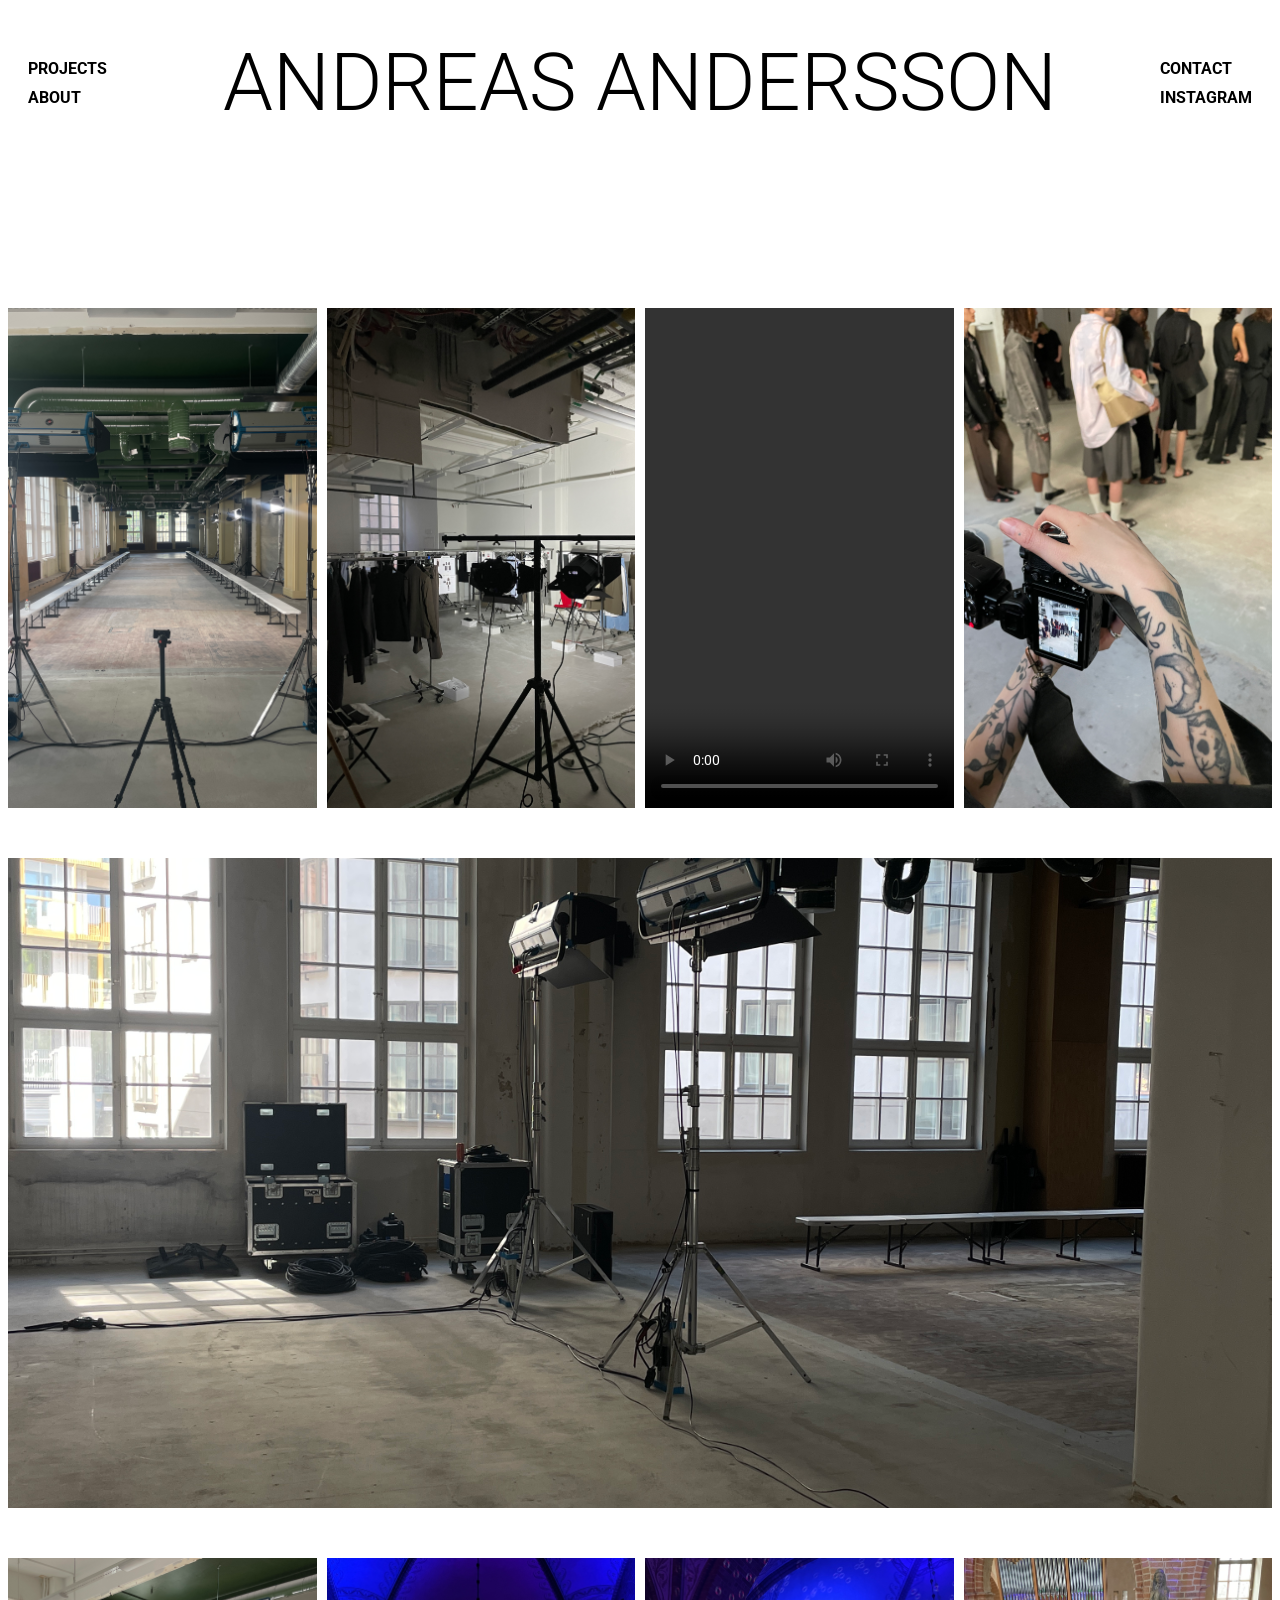
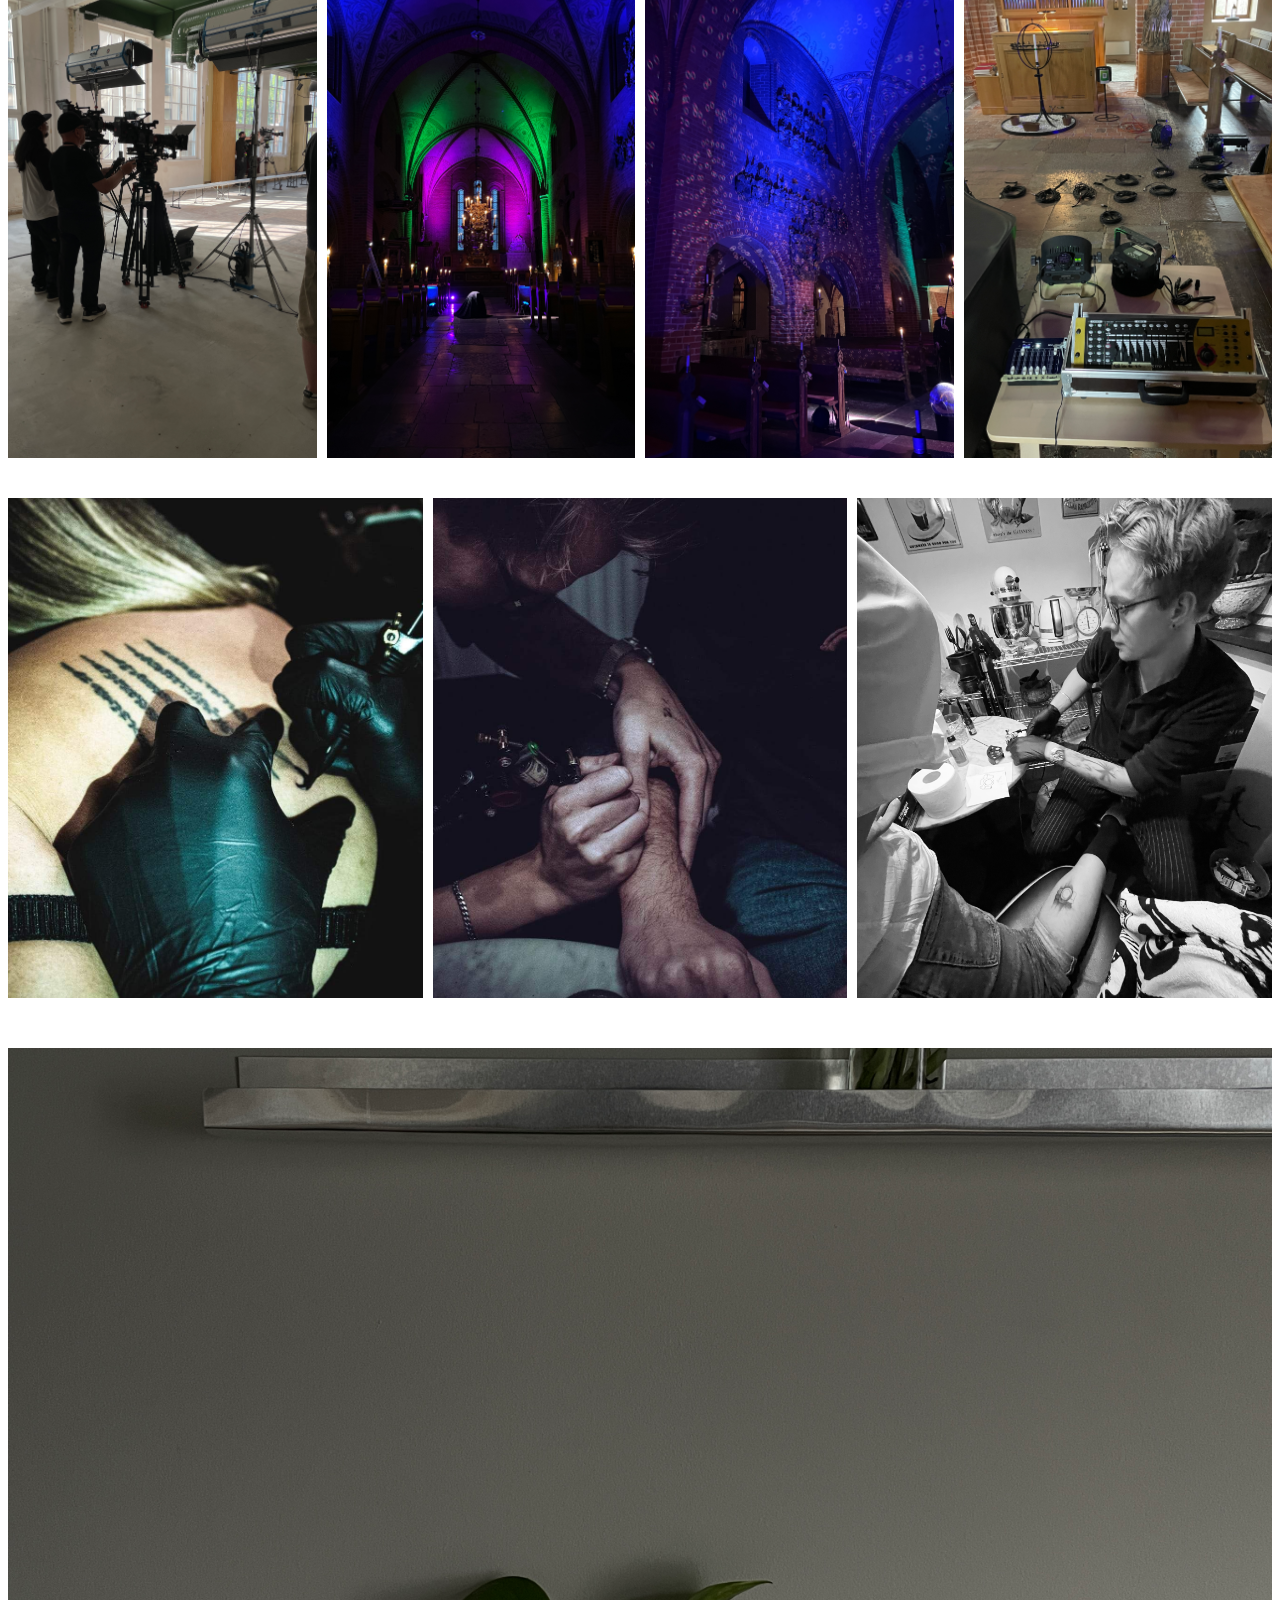
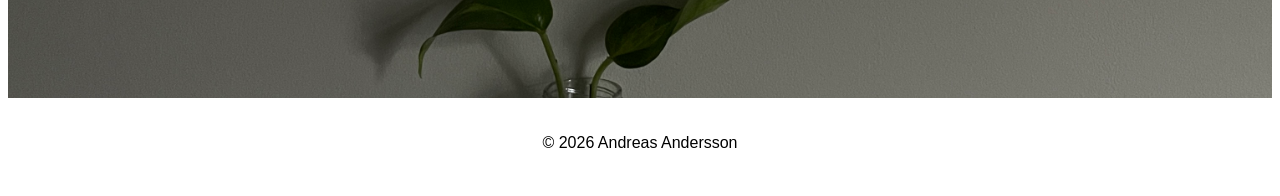
==== index.html @ 3c7e589e "nav och header" ====
<!DOCTYPE html>
<html lang="sv">
<head>
    <meta charset="UTF-8">
    <meta name="viewport" content="width=device-width, initial-scale=1.0">
    <title>Mitt Projekt</title>
    <link rel="stylesheet" href="style.css">
    <link href="https://fonts.googleapis.com/css2?family=Roboto:wght@100;300;400&display=swap" rel="stylesheet">
</head>
<body>
<header>
    <div class="nav-left">
        <a href="projects.html">PROJECTS</a>
        <a href="about.html">ABOUT</a>
    </div>

    <h1 class="logo">
        <a href="index.html">ANDREAS ANDERSSON</a>
    </h1>

    <div class="nav-right">
        <a href="contact.html">CONTACT</a>
        <a href="#">INSTAGRAM</a>
    </div>
</header>

    <section id="projects">
        <!-- Första raden med kort -->
        <div class="card-row">
            <div class="card"><img src="Images/fashion4.JPG" alt="Projekt 1"></div>
            <div class="card"><img src="Images/fashion2.JPG" alt="Projekt 2"></div>
           <div class="card"><video controls><source src="Videos/clip3.mp4" type="video/mp4">
    </video>

        </div>
            <div class="card"><img src="Images/fashion6.JPG" alt="Projekt 4"></div>
        </div>

        <!-- Stor bild som bryter av -->
        <div class="large-image">
            <img src="Images/fashion.JPG" alt="Stor bild">
        </div>

        <!-- Andra raden med kort -->
        <div class="card-row">
            <div class="card"><img src="Images/fashion5.JPG" alt="Projekt 5"></div>
            <div class="card"><img src="Images/kyrka2.JPG" alt="Projekt 6"></div>
            <div class="card"><img src="Images/kyrka4.JPG" alt="Projekt 7"></div>
            <div class="card"><img src="Images/kyrka5.JPG" alt="Projekt 8"></div>
        </div>
         
         <div class="card-row">
            <div class="card"><img src="Images/tattoo1.JPG" alt="Projekt 5"></div>
            <div class="card"><img src="Images/tattoo2.JPG" alt="Projekt 6"></div>
            <div class="card"><img src="Images/tattoo3.jpg" alt="Projekt 7"></div>
        </div>
        
        <!-- Stor bild som bryter av -->
        <div class="large-image">
            <img src="Images/mhylla.JPG" alt="Stor bild">
        </div>
        
    </section>

    <footer>
        <p>&copy; 2026 Andreas Andersson</p>
    </footer>
</body>
</html>
---- style.css ----
/* --- HEADER --- */
header {
    position: relative;
    height: 150px;
    display: flex;
    justify-content: center;
    align-items: center;
    background-color: #ffffff;
    font-family: 'Roboto', sans-serif;
}

header h1 {
    font-family: 'Roboto', sans-serif;
    margin: 0;
    font-size: 5rem;
    font-weight: 300;
    text-align: center;
    line-height: 1;
}

header h1 a {
    color: inherit;
    text-decoration: none;
    font: inherit;
}


/* Vänster-länkar */
.nav-left {
    position: absolute;
    left: 20px;
    top: 50%;
    transform: translateY(-50%);
    display: flex;
    flex-direction: column;
    gap: 10px;
}

/* Höger-länkar */
.nav-right {
    position: absolute;
    right: 20px;
    top: 50%;
    transform: translateY(-50%);
    display: flex;
    flex-direction: column;
    gap: 10px;
}

/* Stil på länkar */
.nav-left a,
.nav-right a {
    text-decoration: none;
    color: #000;
    font-weight: bold;
    transition: color 0.3s;
}

.nav-left a:hover,
.nav-right a:hover {
    color: #0077cc;
}

/* --- PROJECTS SECTION --- */
#projects {
    margin-top: 150px; /* avstånd från header */
}

/* Kort-rad */
.card-row {
    display: flex;
    gap: 10px;          /* mellanrum mellan korten */
    flex-wrap: wrap;
    justify-content: space-between;
    margin-bottom: 40px;   /* vi styr avstånd med storbild */
}

/* Kort: både bilder och video */
.card {
    flex: 1 1 calc(25% - 10px); /* 4 kort per rad */
    text-align: center;
    height: 500px;              /* samma höjd för alla kort */
    overflow: hidden;           /* klipper bort allt som sticker ut */
}

/* Kortets bild */
.card img {
    width: 100%;
    height: 100%;
    object-fit: cover;          /* fyller kortet utan att sträcka */
    display: block;
}

/* Kortets video */
.card video {
    width: 100%;
    height: 100%;
    object-fit: cover;          /* fyller kortet utan att sträcka */
    display: block;
}

/* --- STOR BILD --- */
.large-image {
    width: 100%;
    height: 650px;        /* ändra höjd här utan att påverka avståndet */
    overflow: hidden;
}

/* Bild i stor div */
.large-image img {
    width: 100%;
    height: 100%;
    object-fit: cover;
    display: block;
}

/* Konsekvent avstånd ovanför och under storbilden */
.card-row + .large-image {
    margin-top: 50px;     /* avstånd från första card-row */
}

.large-image + .card-row {
    margin-top: 50px;     /* avstånd från storbild till nästa card-row */
}

/* --- RESPONSIV LAYOUT --- */
@media (max-width: 900px) {
    .card {
        flex: 1 1 calc(50% - 10px); /* 2 kort per rad */
    }

    header h1 {
        font-size: 4rem;
    }
}

@media (max-width: 500px) {
    .card {
        flex: 1 1 100%; /* 1 kort per rad */
    }

    header h1 {
        font-size: 3rem;
    }

    .nav-left,
    .nav-right {
        gap: 5px;
    }
}

/* --- FOOTER --- */
footer {
    text-align: center;
    padding: 20px;
    background-color: #ffffff;
    font-family: Arial, sans-serif;
}
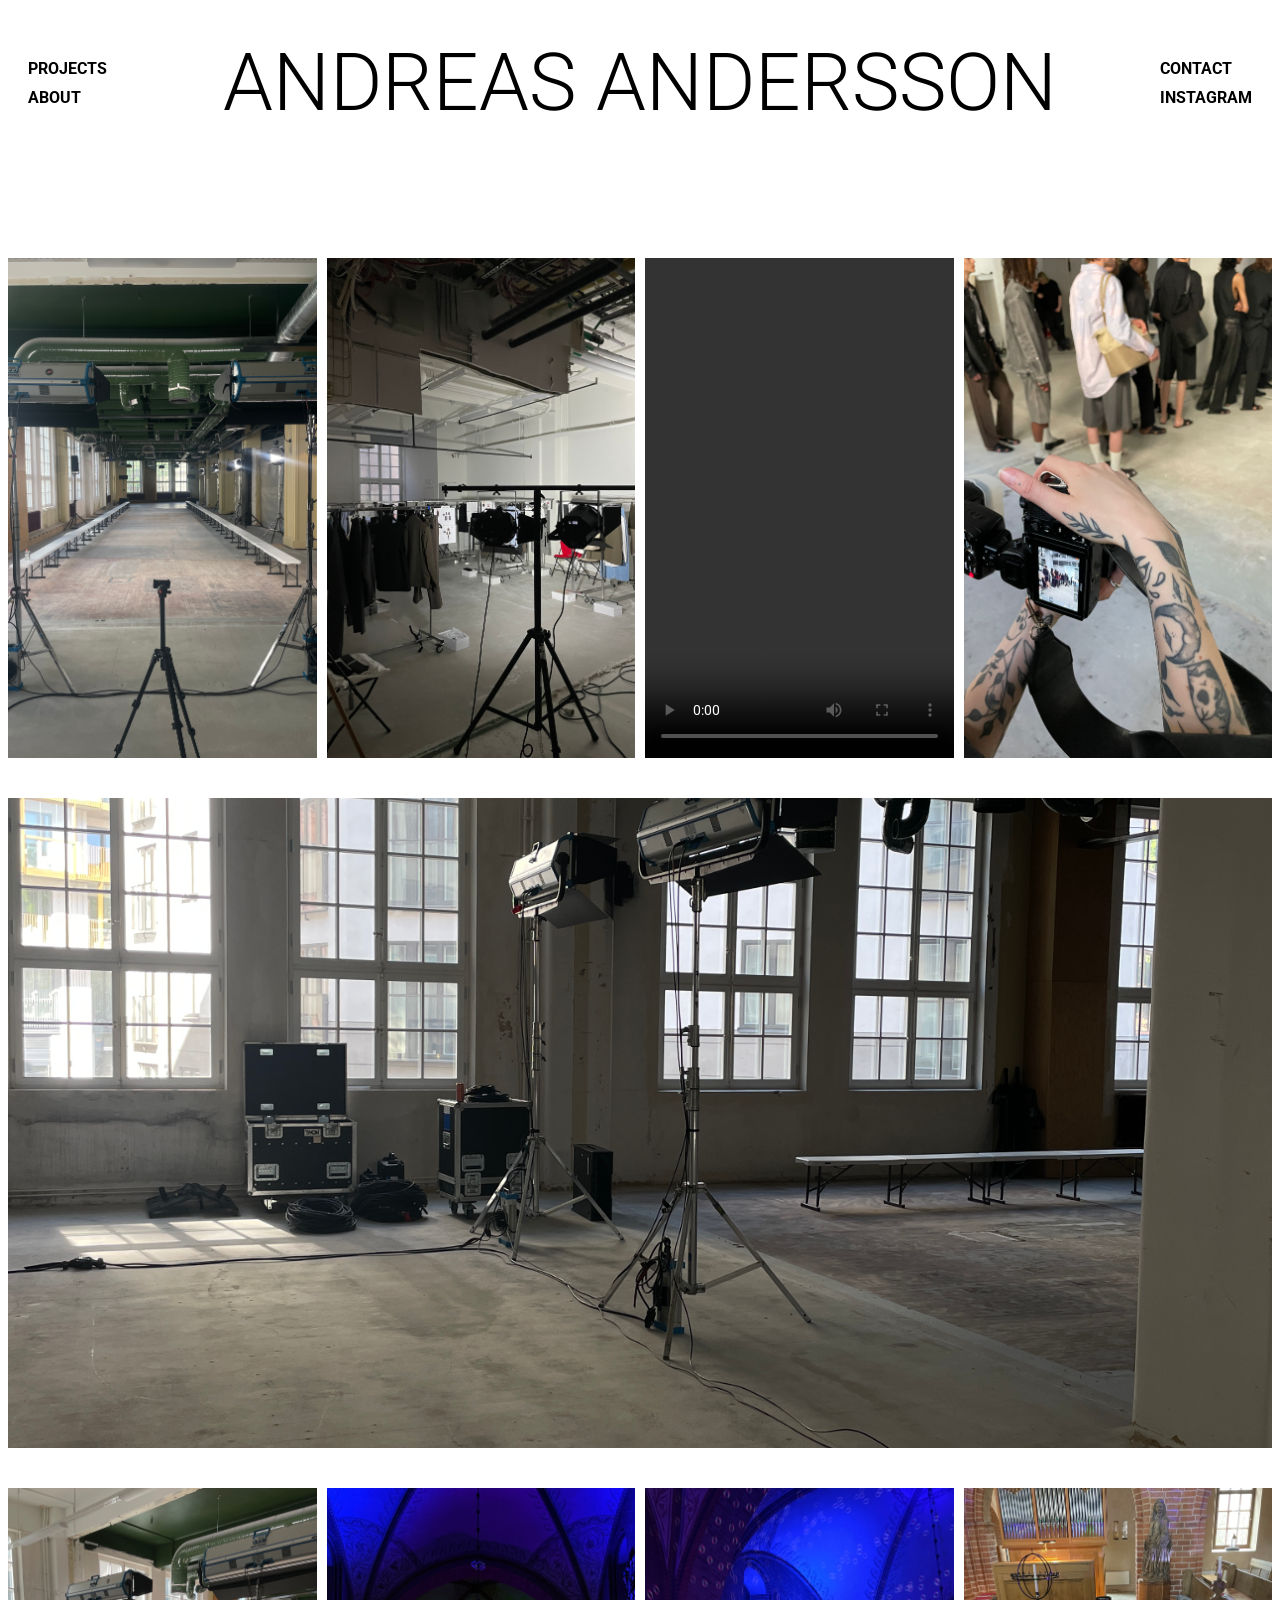
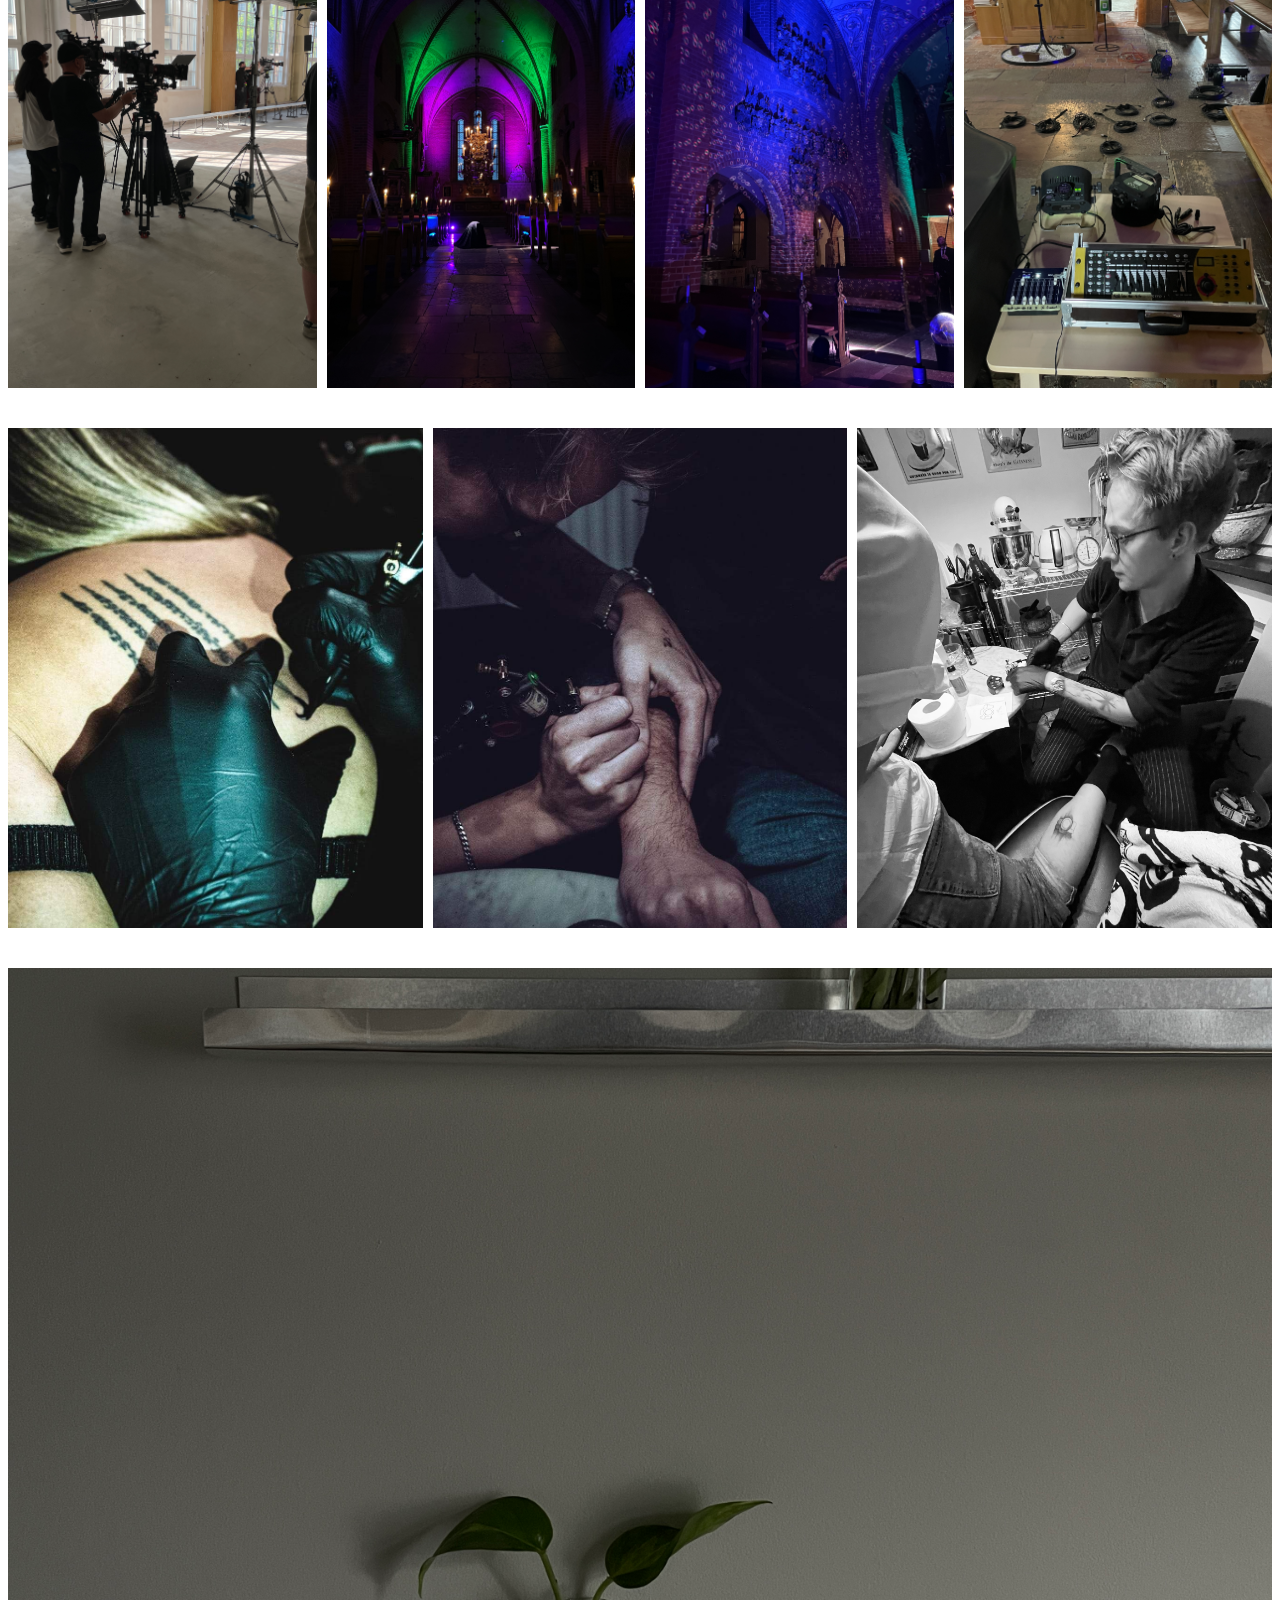
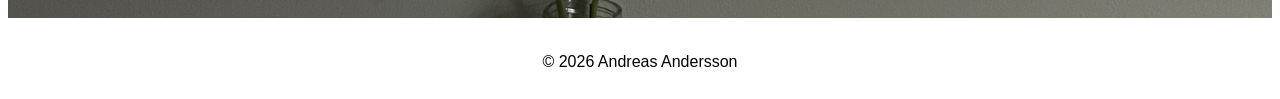
==== commit dfb9b582: "projects rubriker och avstånd mellan bilder" ====
--- a/index.html
+++ b/index.html
@@ -7,7 +7,7 @@
     <link rel="stylesheet" href="style.css">
     <link href="https://fonts.googleapis.com/css2?family=Roboto:wght@100;300;400&display=swap" rel="stylesheet">
 </head>
-<body>
+<body class="home">
 <header>
     <div class="nav-left">
         <a href="projects.html">PROJECTS</a>
--- a/style.css
+++ b/style.css
@@ -24,8 +24,38 @@
     font: inherit;
 }
 
+h2 {
+    text-align: center;
+    font-family: 'Roboto', sans-serif;
+    font-weight: 600;
+    margin-top: 40px;
+    margin-bottom: 10px;
+}
+/* --- RESET --- */
+p {
+    margin: 0;
+}
 
-/* Vänster-länkar */
+section {
+    margin: 0;
+    padding: 0;
+}
+
+/* --- TEXT --- */
+.center-text {
+    max-width: 680px;
+    margin: 5px auto;
+    text-align: center;
+    line-height: 1.25;
+}
+
+/* 🔥 AVSTÅND TEXT → BILDER */
+#projects {
+    margin-top: 15px;
+    margin-bottom: 15px;
+}
+
+/* --- NAV --- */
 .nav-left {
     position: absolute;
     left: 20px;
@@ -36,7 +66,6 @@
     gap: 10px;
 }
 
-/* Höger-länkar */
 .nav-right {
     position: absolute;
     right: 20px;
@@ -47,7 +76,6 @@
     gap: 10px;
 }
 
-/* Stil på länkar */
 .nav-left a,
 .nav-right a {
     text-decoration: none;
@@ -62,51 +90,45 @@
 }
 
 /* --- PROJECTS SECTION --- */
-#projects {
-    margin-top: 150px; /* avstånd från header */
+.card-row {
+    display: flex;
+    gap: 10px;
+    flex-wrap: wrap;
+    justify-content: space-between;
+    margin-bottom: 40px;
 }
 
-/* Kort-rad */
-.card-row {
-    display: flex;
-    gap: 10px;          /* mellanrum mellan korten */
-    flex-wrap: wrap;
-    justify-content: space-between;
-    margin-bottom: 40px;   /* vi styr avstånd med storbild */
+/* Kort */
+.card {
+    flex: 1 1 calc(25% - 10px);
+    text-align: center;
+    height: 500px;
+    overflow: hidden;
 }
 
-/* Kort: både bilder och video */
-.card {
-    flex: 1 1 calc(25% - 10px); /* 4 kort per rad */
-    text-align: center;
-    height: 500px;              /* samma höjd för alla kort */
-    overflow: hidden;           /* klipper bort allt som sticker ut */
-}
-
-/* Kortets bild */
+/* Bild */
 .card img {
     width: 100%;
     height: 100%;
-    object-fit: cover;          /* fyller kortet utan att sträcka */
+    object-fit: cover;
     display: block;
 }
 
-/* Kortets video */
+/* Video */
 .card video {
     width: 100%;
     height: 100%;
-    object-fit: cover;          /* fyller kortet utan att sträcka */
+    object-fit: cover;
     display: block;
 }
 
 /* --- STOR BILD --- */
 .large-image {
     width: 100%;
-    height: 650px;        /* ändra höjd här utan att påverka avståndet */
+    height: 650px;
     overflow: hidden;
 }
 
-/* Bild i stor div */
 .large-image img {
     width: 100%;
     height: 100%;
@@ -114,19 +136,19 @@
     display: block;
 }
 
-/* Konsekvent avstånd ovanför och under storbilden */
+/* Avstånd mellan block */
 .card-row + .large-image {
-    margin-top: 50px;     /* avstånd från första card-row */
+    margin-top: 40px;
 }
 
 .large-image + .card-row {
-    margin-top: 50px;     /* avstånd från storbild till nästa card-row */
+    margin-top: 40px;
 }
 
-/* --- RESPONSIV LAYOUT --- */
+/* --- RESPONSIVE --- */
 @media (max-width: 900px) {
     .card {
-        flex: 1 1 calc(50% - 10px); /* 2 kort per rad */
+        flex: 1 1 calc(50% - 10px);
     }
 
     header h1 {
@@ -136,7 +158,7 @@
 
 @media (max-width: 500px) {
     .card {
-        flex: 1 1 100%; /* 1 kort per rad */
+        flex: 1 1 100%;
     }
 
     header h1 {
@@ -155,4 +177,8 @@
     padding: 20px;
     background-color: #ffffff;
     font-family: Arial, sans-serif;
+}
+
+body.home #projects {
+    margin-top: 100px;
 }
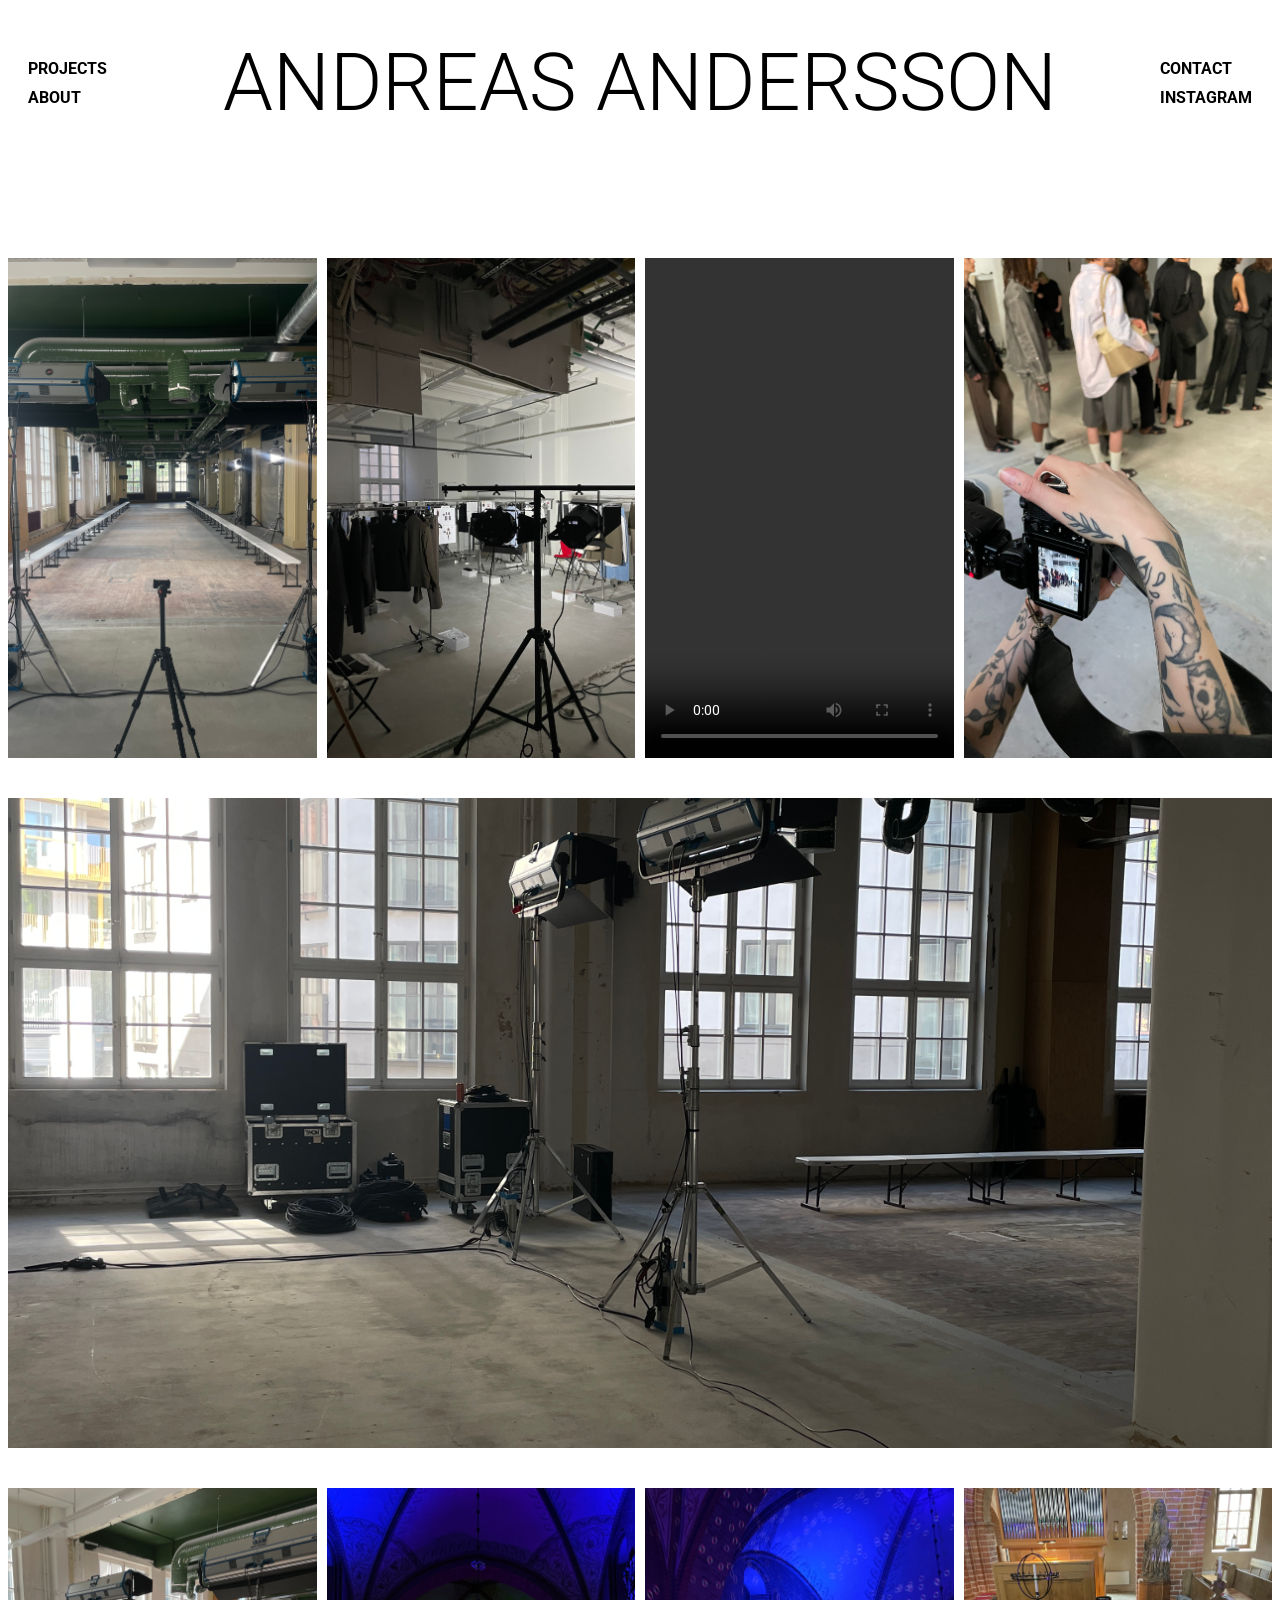
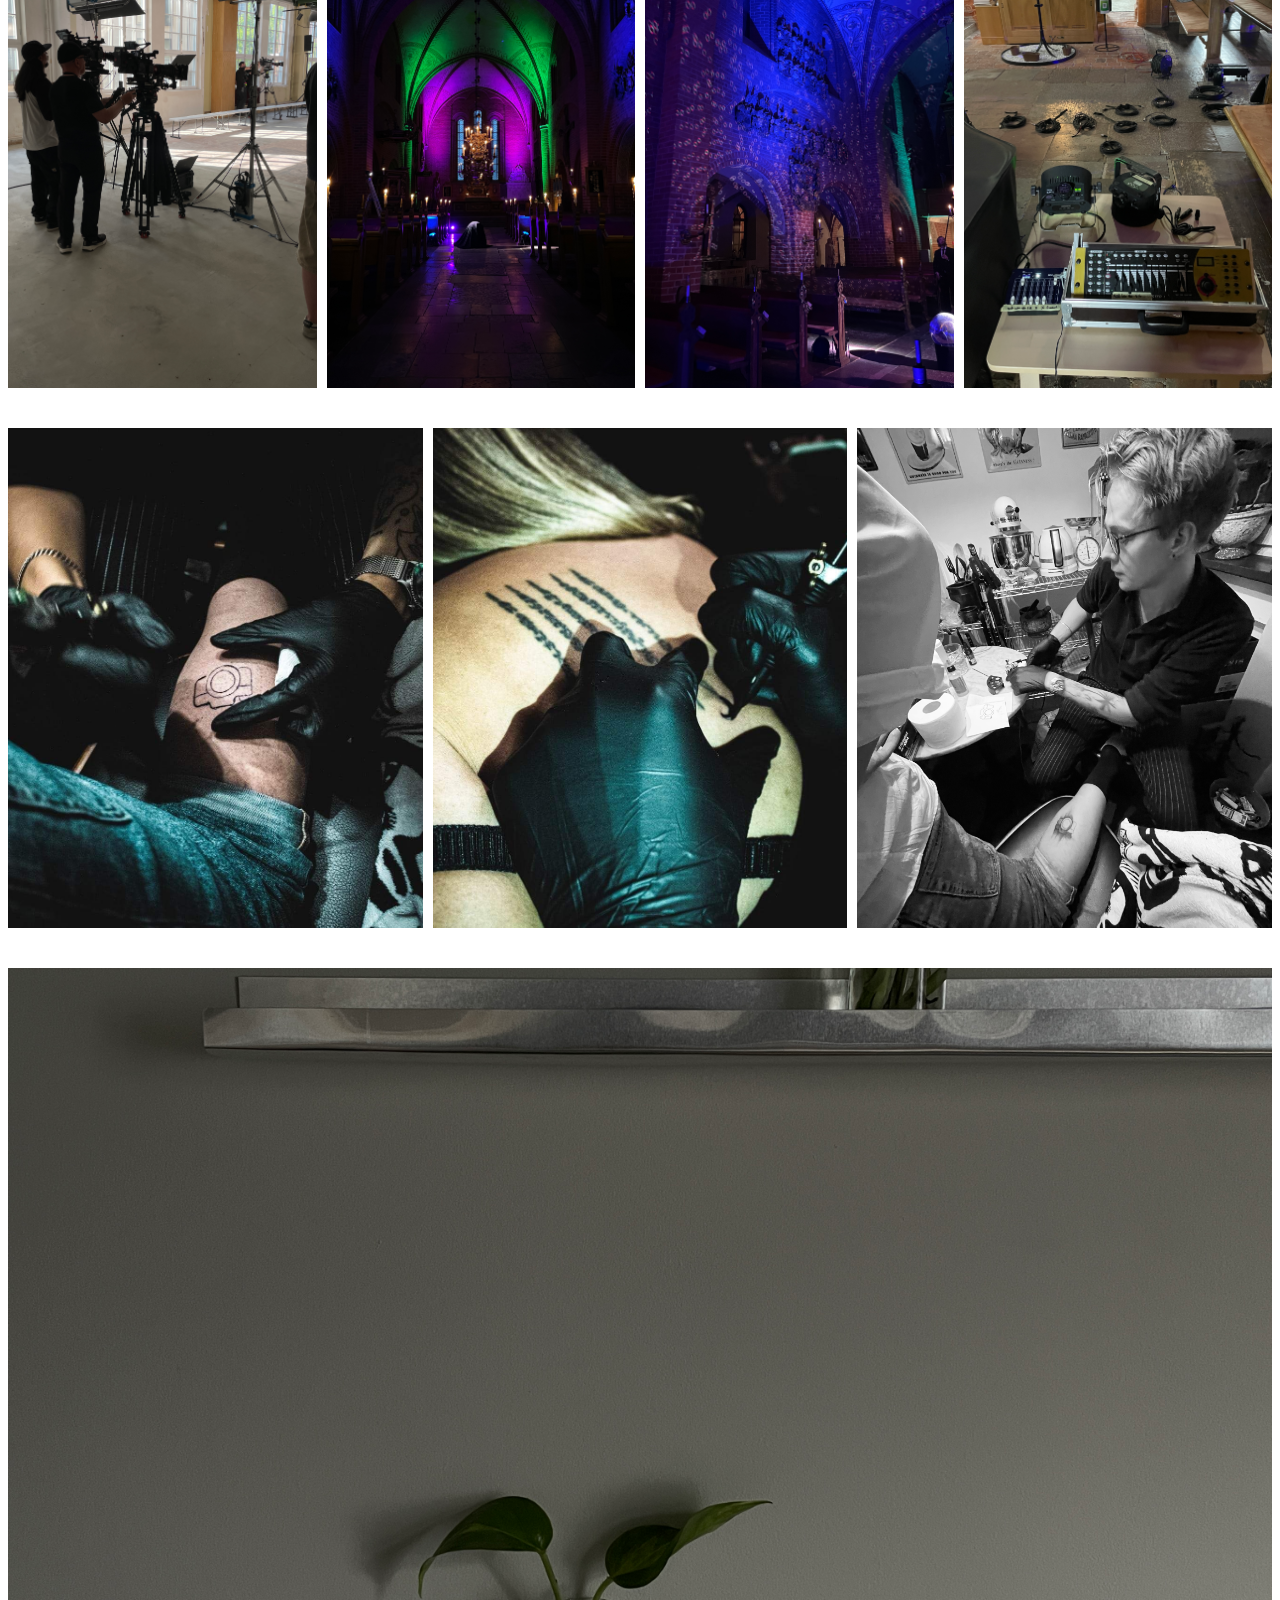
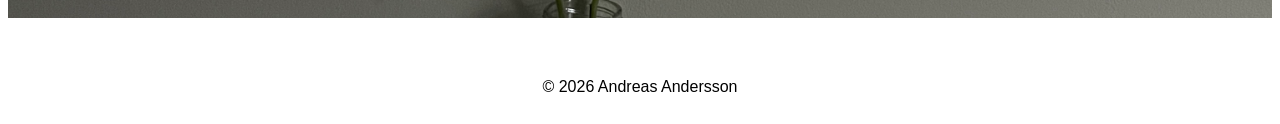
==== commit ce587e2e: "avstånd mellan bilder" ====
--- a/index.html
+++ b/index.html
@@ -49,9 +49,9 @@
             <div class="card"><img src="Images/kyrka5.JPG" alt="Projekt 8"></div>
         </div>
          
-         <div class="card-row">
-            <div class="card"><img src="Images/tattoo1.JPG" alt="Projekt 5"></div>
-            <div class="card"><img src="Images/tattoo2.JPG" alt="Projekt 6"></div>
+        <div class="card-row">
+            <div class="card"><img src="Images/jagtatuerar.JPG" alt="Projekt 5"></div>
+            <div class="card"><img src="Images/tattoo1.JPG" alt="Projekt 6"></div>
             <div class="card"><img src="Images/tattoo3.jpg" alt="Projekt 7"></div>
         </div>
         
--- a/style.css
+++ b/style.css
@@ -24,35 +24,41 @@
     font: inherit;
 }
 
+/* --- RUBRIK --- */
 h2 {
     text-align: center;
     font-family: 'Roboto', sans-serif;
-    font-weight: 600;
+    font-weight: 900;
     margin-top: 40px;
-    margin-bottom: 10px;
+    margin-bottom: 20px;
 }
+
 /* --- RESET --- */
 p {
     margin: 0;
 }
 
 section {
-    margin: 0;
+    margin: 40px 0; /* 🔥 samma avstånd över & under ALLA bildblock */
     padding: 0;
 }
 
 /* --- TEXT --- */
 .center-text {
     max-width: 680px;
-    margin: 5px auto;
+    margin: 2px auto;
     text-align: center;
-    line-height: 1.25;
+    line-height: 1.15;
 }
 
-/* 🔥 AVSTÅND TEXT → BILDER */
-#projects {
-    margin-top: 15px;
-    margin-bottom: 15px;
+/* 🔥 extra luft mellan text → bilder */
+.center-text + section {
+    margin-top: 40px;
+}
+
+/* 🔥 extra luft mellan bilder → text */
+section + .center-text {
+    margin-top: 40px;
 }
 
 /* --- NAV --- */
@@ -95,7 +101,7 @@
     gap: 10px;
     flex-wrap: wrap;
     justify-content: space-between;
-    margin-bottom: 40px;
+    margin-bottom: 40px; /* 🔥 viktigt – tar bort ojämnt spacing */
 }
 
 /* Kort */
@@ -179,6 +185,7 @@
     font-family: Arial, sans-serif;
 }
 
-body.home #projects {
+/* 🔥 ENDAST INDEX (extra luft under din stora titel) */
+body.home section:first-of-type {
     margin-top: 100px;
 }
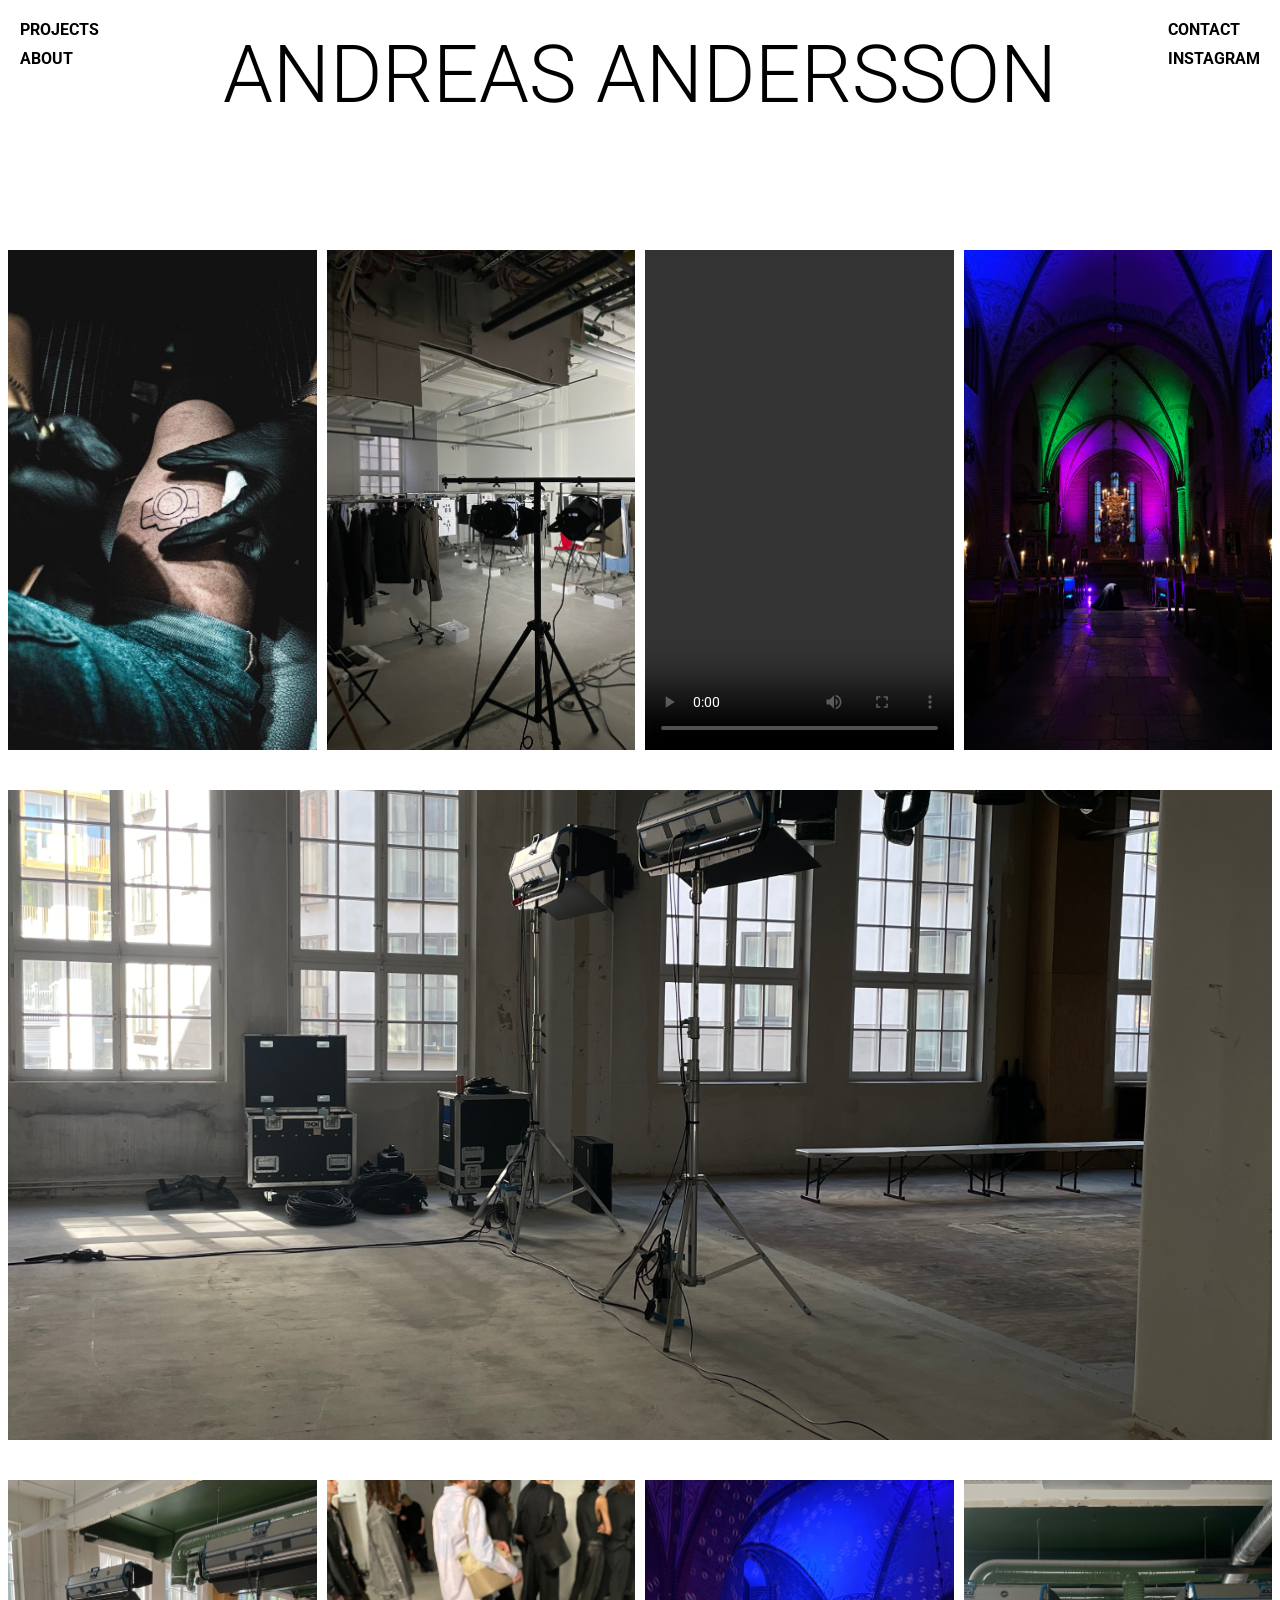
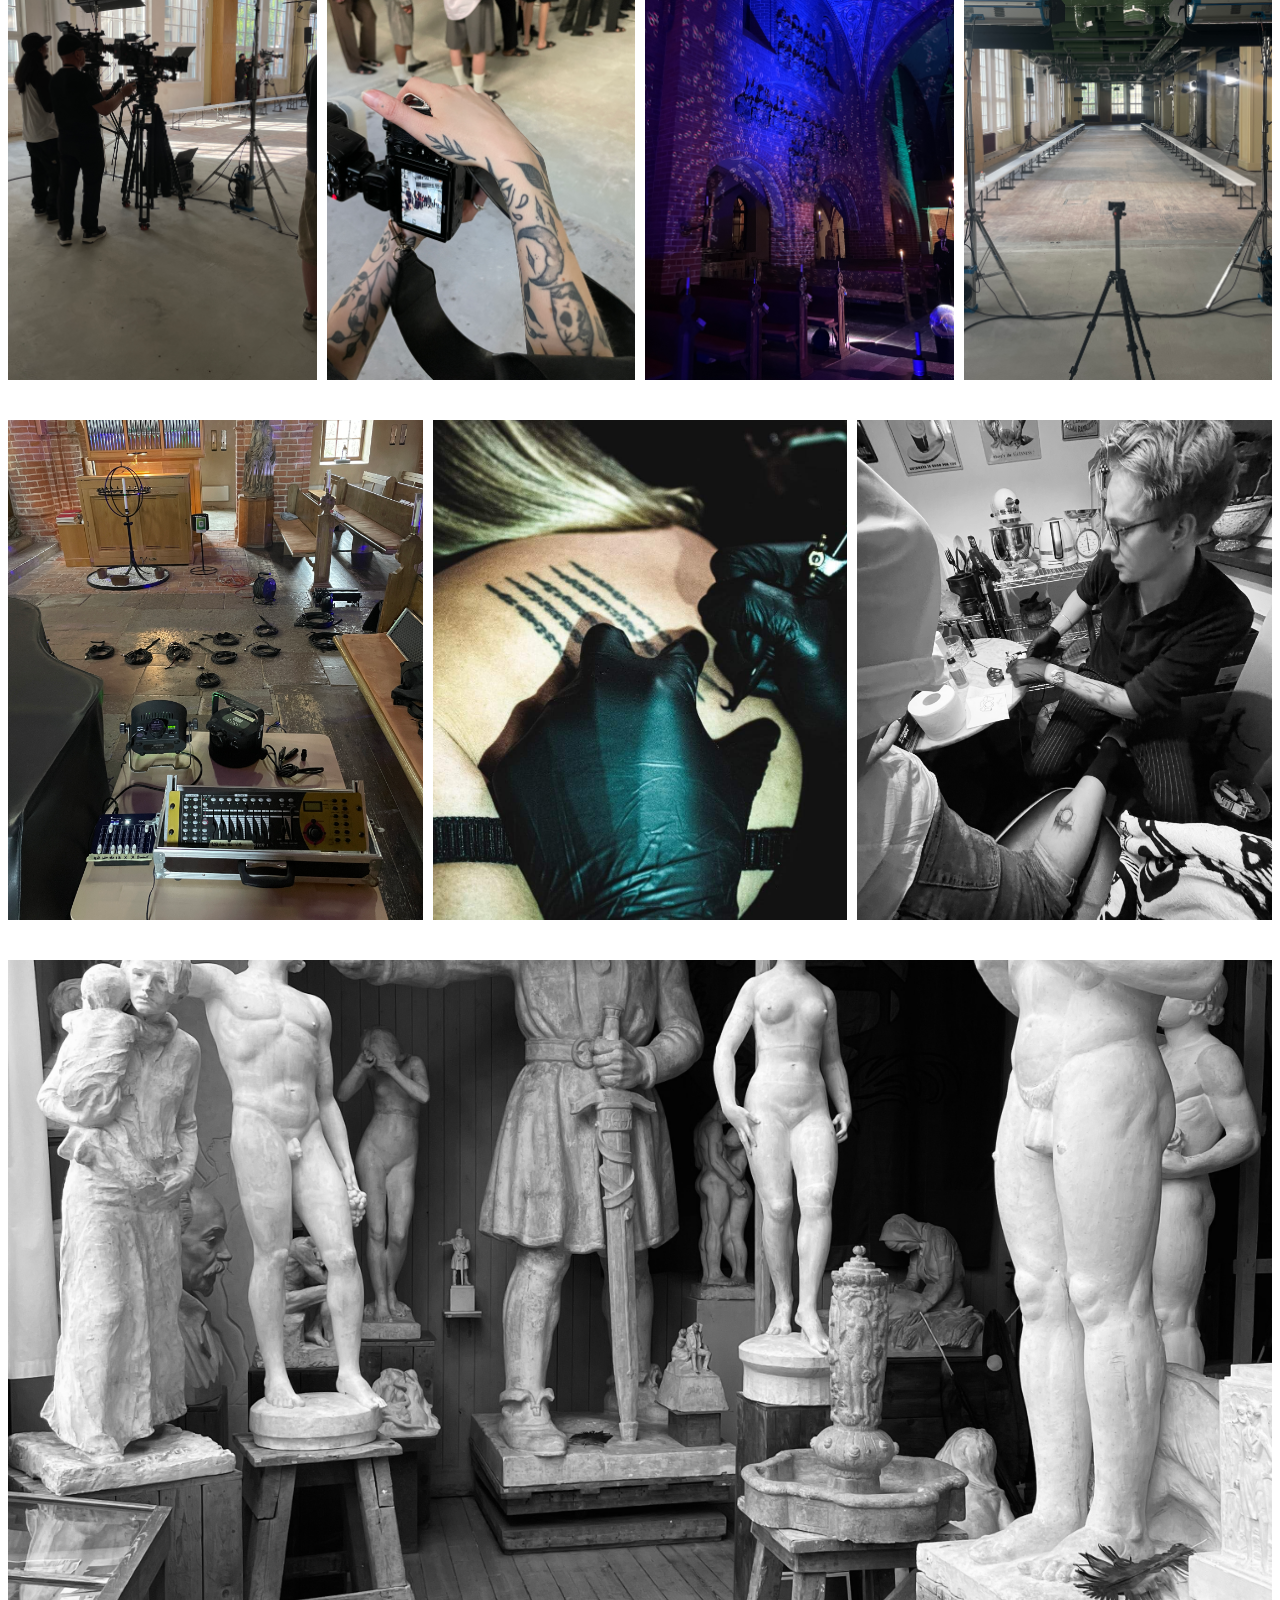
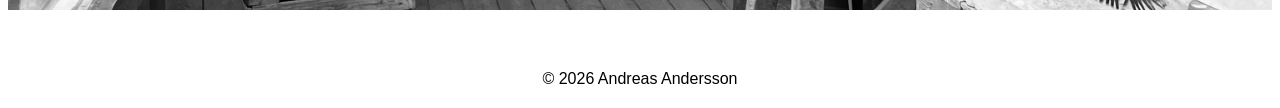
==== commit 3982cf72: "kontaktsidan" ====
--- a/index.html
+++ b/index.html
@@ -27,13 +27,13 @@
     <section id="projects">
         <!-- Första raden med kort -->
         <div class="card-row">
-            <div class="card"><img src="Images/fashion4.JPG" alt="Projekt 1"></div>
+            <div class="card"><img src="Images/jagtatuerar.JPG" alt="Projekt 1"></div>
             <div class="card"><img src="Images/fashion2.JPG" alt="Projekt 2"></div>
            <div class="card"><video controls><source src="Videos/clip3.mp4" type="video/mp4">
     </video>
 
         </div>
-            <div class="card"><img src="Images/fashion6.JPG" alt="Projekt 4"></div>
+            <div class="card"><img src="Images/kyrka2.JPG" alt="Projekt 4"></div>
         </div>
 
         <!-- Stor bild som bryter av -->
@@ -44,20 +44,20 @@
         <!-- Andra raden med kort -->
         <div class="card-row">
             <div class="card"><img src="Images/fashion5.JPG" alt="Projekt 5"></div>
-            <div class="card"><img src="Images/kyrka2.JPG" alt="Projekt 6"></div>
+            <div class="card"><img src="Images/fashion6.JPG" alt="Projekt 6"></div>
             <div class="card"><img src="Images/kyrka4.JPG" alt="Projekt 7"></div>
-            <div class="card"><img src="Images/kyrka5.JPG" alt="Projekt 8"></div>
+            <div class="card"><img src="Images/fashion4.JPG" alt="Projekt 8"></div>
         </div>
          
         <div class="card-row">
-            <div class="card"><img src="Images/jagtatuerar.JPG" alt="Projekt 5"></div>
+            <div class="card"><img src="Images/kyrka5.JPG" alt="Projekt 5"></div>
             <div class="card"><img src="Images/tattoo1.JPG" alt="Projekt 6"></div>
             <div class="card"><img src="Images/tattoo3.jpg" alt="Projekt 7"></div>
         </div>
         
         <!-- Stor bild som bryter av -->
         <div class="large-image">
-            <img src="Images/mhylla.JPG" alt="Stor bild">
+            <img src="Images/konstsvartvit.jpg" alt="Stor bild">
         </div>
         
     </section>
--- a/style.css
+++ b/style.css
@@ -1,3 +1,11 @@
+/* --- BAS --- */
+body {
+    margin: 0;
+    font-family: Arial, sans-serif;
+    background: #fff;
+    color: #000;
+}
+
 /* --- HEADER --- */
 header {
     position: relative;
@@ -9,6 +17,7 @@
     font-family: 'Roboto', sans-serif;
 }
 
+/* STOR RUBRIK (fixad igen) */
 header h1 {
     font-family: 'Roboto', sans-serif;
     margin: 0;
@@ -24,49 +33,11 @@
     font: inherit;
 }
 
-/* --- RUBRIK --- */
-h2 {
-    text-align: center;
-    font-family: 'Roboto', sans-serif;
-    font-weight: 900;
-    margin-top: 40px;
-    margin-bottom: 20px;
-}
-
-/* --- RESET --- */
-p {
-    margin: 0;
-}
-
-section {
-    margin: 40px 0; /* 🔥 samma avstånd över & under ALLA bildblock */
-    padding: 0;
-}
-
-/* --- TEXT --- */
-.center-text {
-    max-width: 680px;
-    margin: 2px auto;
-    text-align: center;
-    line-height: 1.15;
-}
-
-/* 🔥 extra luft mellan text → bilder */
-.center-text + section {
-    margin-top: 40px;
-}
-
-/* 🔥 extra luft mellan bilder → text */
-section + .center-text {
-    margin-top: 40px;
-}
-
-/* --- NAV --- */
+/* --- NAV (FIXAD TILL KANTER) --- */
 .nav-left {
     position: absolute;
     left: 20px;
-    top: 50%;
-    transform: translateY(-50%);
+    top: 20px;
     display: flex;
     flex-direction: column;
     gap: 10px;
@@ -75,8 +46,7 @@
 .nav-right {
     position: absolute;
     right: 20px;
-    top: 50%;
-    transform: translateY(-50%);
+    top: 20px;
     display: flex;
     flex-direction: column;
     gap: 10px;
@@ -87,7 +57,6 @@
     text-decoration: none;
     color: #000;
     font-weight: bold;
-    transition: color 0.3s;
 }
 
 .nav-left a:hover,
@@ -95,13 +64,52 @@
     color: #0077cc;
 }
 
-/* --- PROJECTS SECTION --- */
+/* --- RUBRIK --- */
+h2 {
+    text-align: center;
+    font-family: 'Roboto', sans-serif;
+    font-weight: 900;
+    margin-top: 40px;
+    margin-bottom: 20px;
+}
+
+/* --- RESET --- */
+p {
+    margin: 0;
+}
+
+section {
+    margin: 40px 0;
+    padding: 0;
+}
+
+/* --- TEXT --- */
+.center-text {
+    max-width: 680px;
+    margin: 2px auto;
+    text-align: center;
+    line-height: 1.15;
+}
+
+/* 🔥 JÄMNT AVSTÅND TEXT ↔ BILDER */
+.center-text + section {
+    margin-top: 40px;
+}
+
+section + .center-text {
+    margin-top: 40px;
+}
+
+/* --- PROJECTS --- */
 .card-row {
     display: flex;
     gap: 10px;
     flex-wrap: wrap;
     justify-content: space-between;
-    margin-bottom: 40px; /* 🔥 viktigt – tar bort ojämnt spacing */
+    margin-bottom: 40px;
+
+    /* 🔥 FIX: luft på sidorna */
+    padding: 0 8px;
 }
 
 /* Kort */
@@ -133,7 +141,11 @@
     width: 100%;
     height: 650px;
     overflow: hidden;
-}
+    padding: 0 8px; /* luft på vänster/höger */
+    box-sizing: border-box; /* så paddingen räknas in i bredden */
+}
+
+
 
 .large-image img {
     width: 100%;
@@ -149,6 +161,55 @@
 
 .large-image + .card-row {
     margin-top: 40px;
+}
+
+/* --- FOOTER --- */
+footer {
+    position: relative;
+    display: flex;
+    justify-content: center;
+    align-items: center;
+    padding: 20px;
+    background-color: #ffffff;
+    font-family: Arial, sans-serif;
+}
+
+footer a {
+    position: absolute;
+    right: 20px;
+}
+
+/* --- CONTACT PAGE --- */
+.contact-container {
+    display: flex;
+    justify-content: space-between;
+    padding: 80px 100px;
+    max-width: 1200px;
+    margin: 0 auto;
+}
+
+.contact-left {
+    max-width: 500px;
+    line-height: 1.6;
+}
+
+.contact-right {
+    max-width: 250px;
+    text-align: right;
+}
+
+.contact-left p,
+.contact-right p {
+    margin-bottom: 15px;
+}
+
+.contact-right a {
+    text-decoration: none;
+    color: #000;
+}
+
+.contact-right a:hover {
+    text-decoration: underline;
 }
 
 /* --- RESPONSIVE --- */
@@ -175,17 +236,35 @@
     .nav-right {
         gap: 5px;
     }
-}
-
-/* --- FOOTER --- */
-footer {
-    text-align: center;
-    padding: 20px;
-    background-color: #ffffff;
-    font-family: Arial, sans-serif;
-}
-
-/* 🔥 ENDAST INDEX (extra luft under din stora titel) */
+
+    .contact-container {
+        flex-direction: column;
+        gap: 40px;
+        padding: 40px 20px;
+    }
+
+    .contact-right {
+        text-align: left;
+    }
+}
+
+/* 🔥 ENDAST INDEX */
 body.home section:first-of-type {
     margin-top: 100px;
+}
+
+/* --- CONTAINER FÖR CENTRERAD BILD --- */
+.contact-image-wrapper {
+    display: flex;
+    justify-content: center;
+    padding: 0 100px; /* samma “luft” som contact-sidan */
+    margin: 60px 0;
+}
+
+/* själva bilden */
+.contact-image img {
+    width: 100%;
+    max-width: 500px; /* kontrollerar storleken */
+    height: auto;
+    display: block;
 }
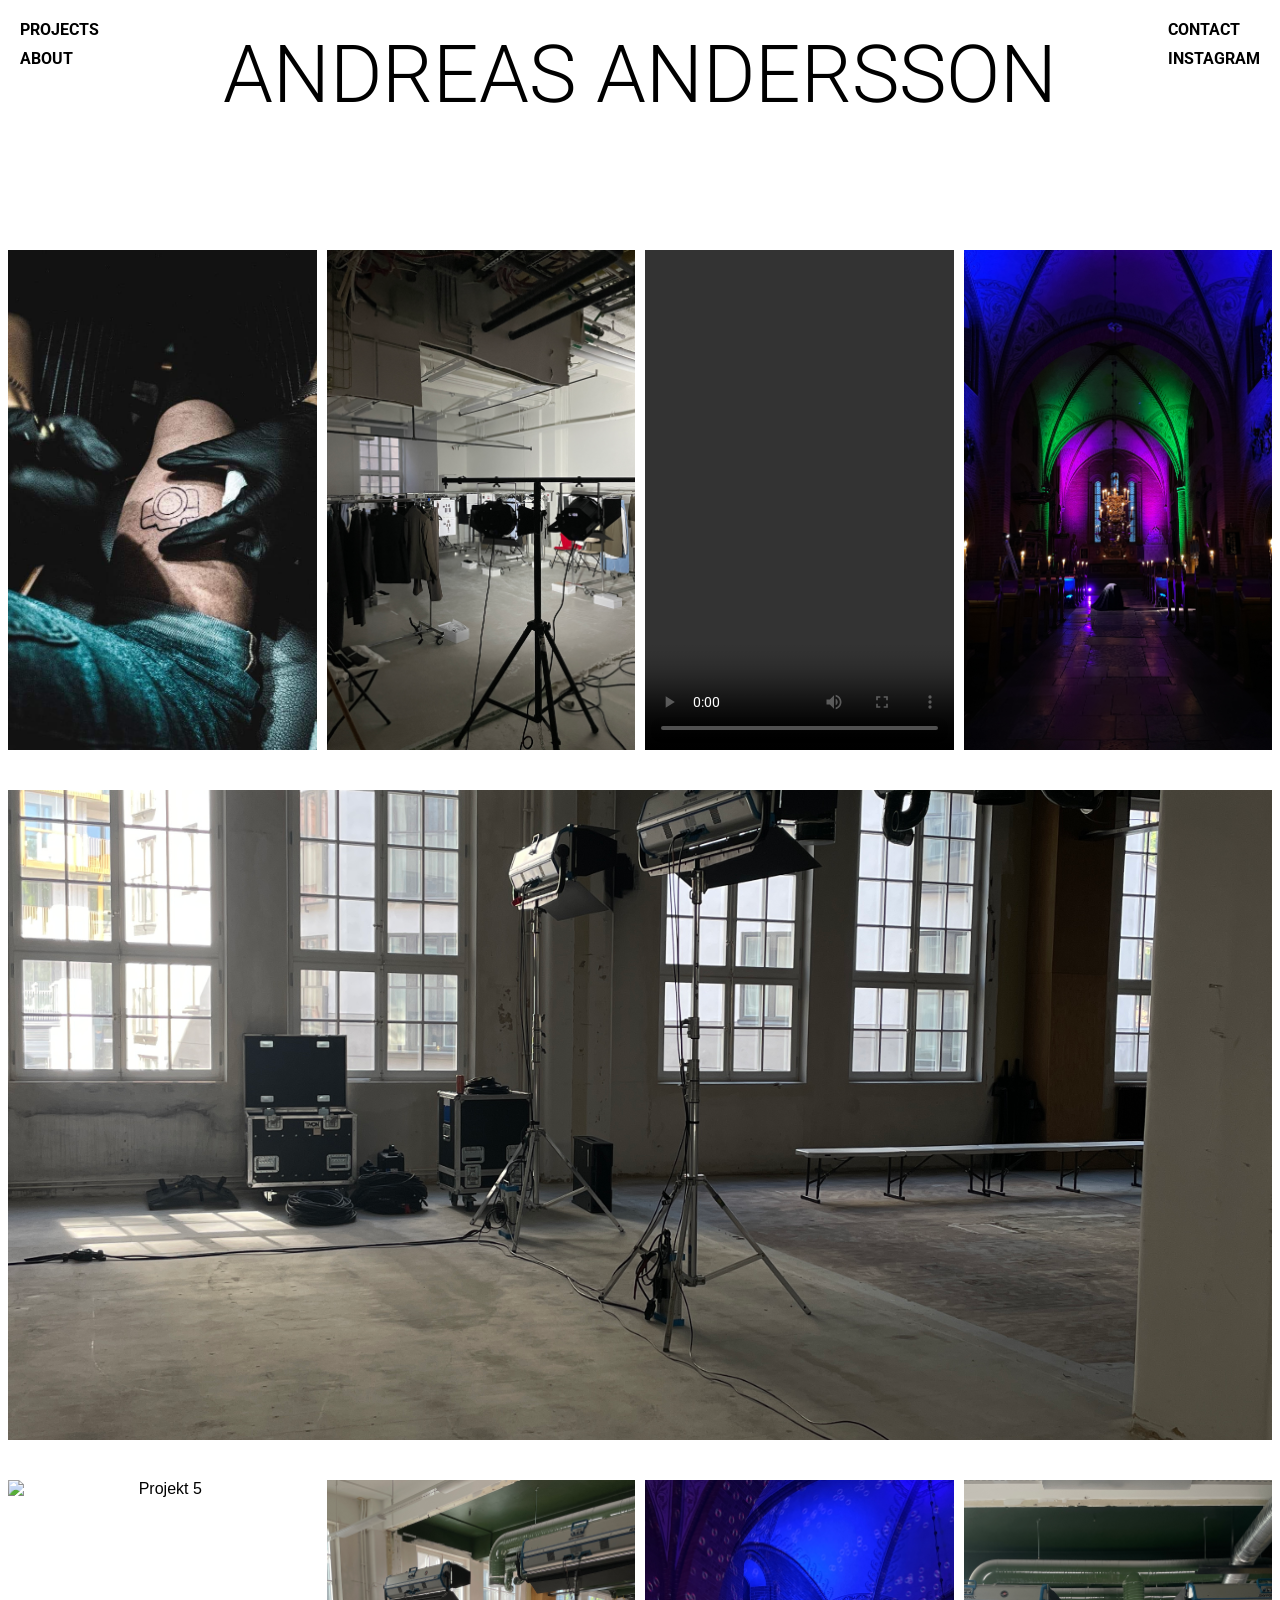
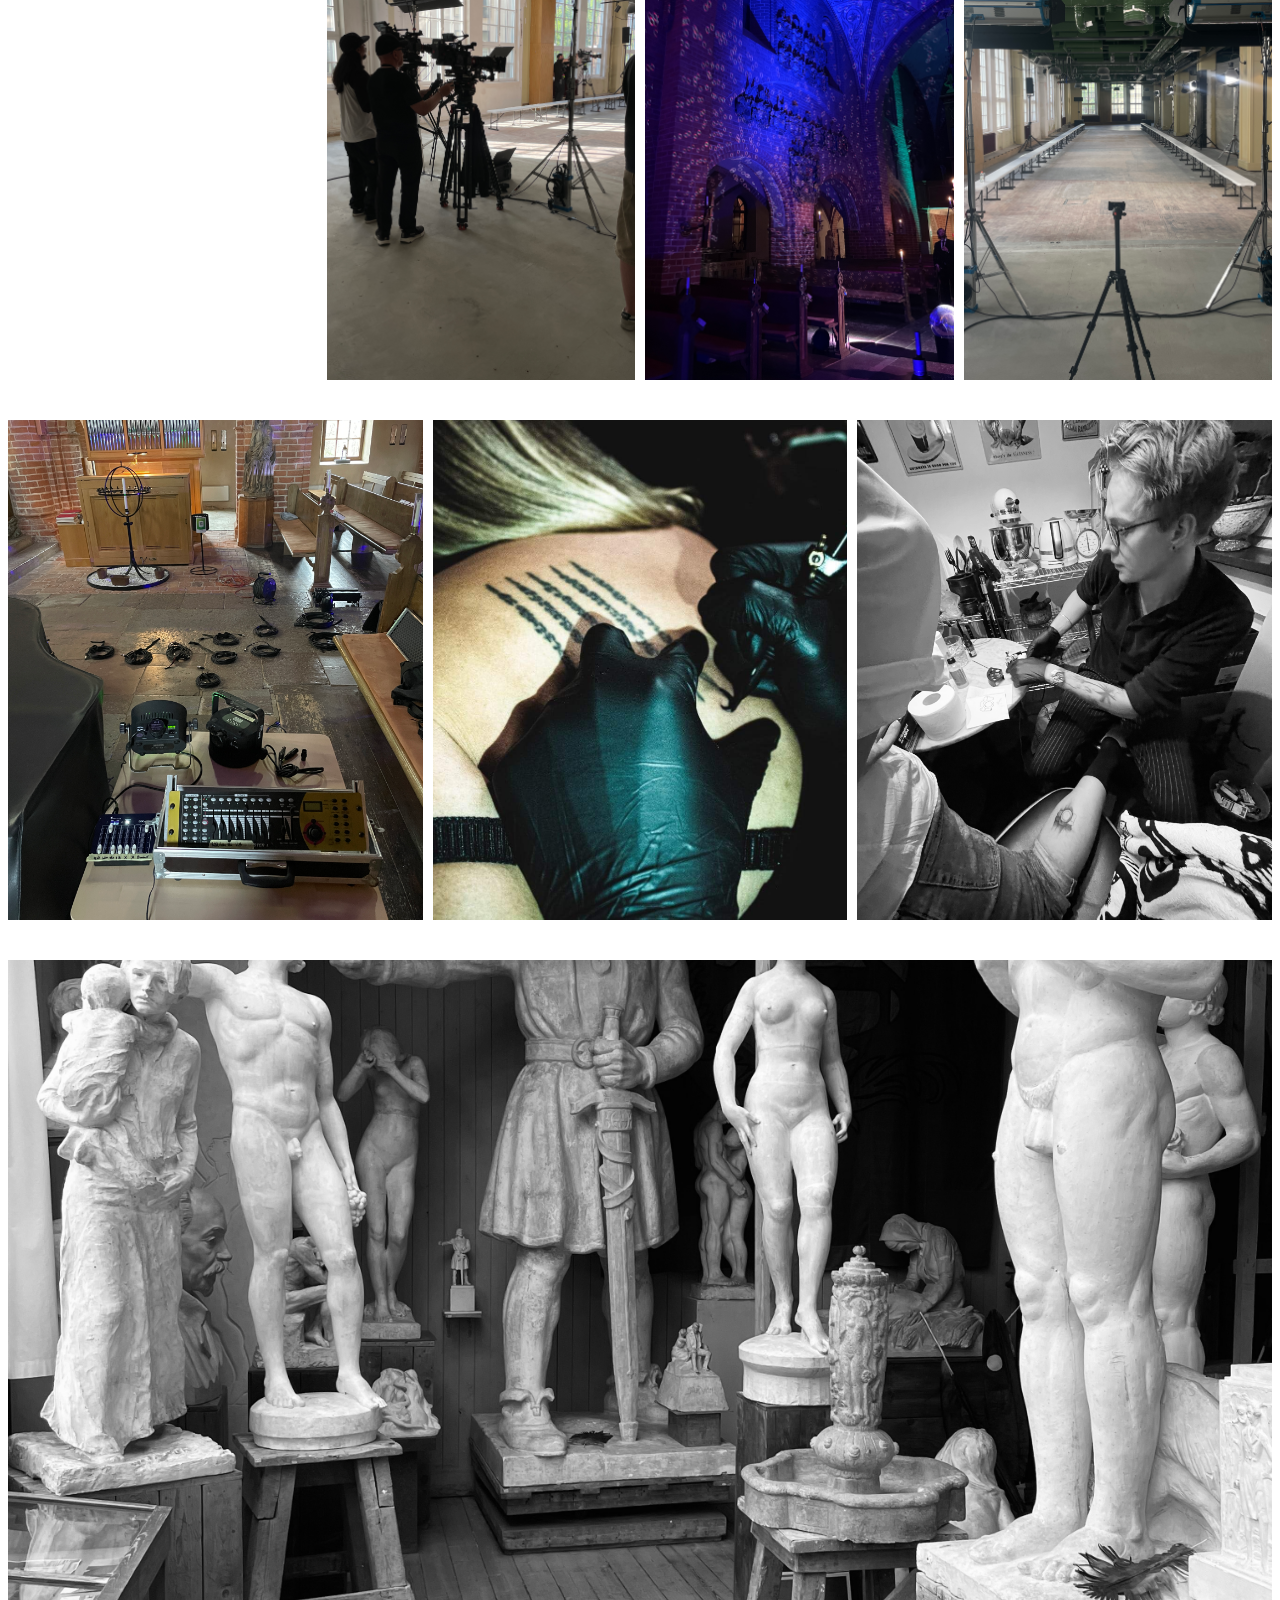
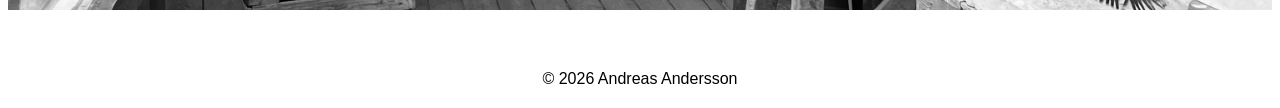
==== commit d1f206f5: "bilder projekt" ====
--- a/index.html
+++ b/index.html
@@ -38,13 +38,13 @@
 
         <!-- Stor bild som bryter av -->
         <div class="large-image">
-            <img src="Images/fashion.JPG" alt="Stor bild">
+            <img src="Images/fashion3.JPG" alt="Stor bild">
         </div>
 
         <!-- Andra raden med kort -->
         <div class="card-row">
-            <div class="card"><img src="Images/fashion5.JPG" alt="Projekt 5"></div>
-            <div class="card"><img src="Images/fashion6.JPG" alt="Projekt 6"></div>
+            <div class="card"><img src="Images/fashion8.JPG" alt="Projekt 5"></div>
+            <div class="card"><img src="Images/fashion5.JPG" alt="Projekt 6"></div>
             <div class="card"><img src="Images/kyrka4.JPG" alt="Projekt 7"></div>
             <div class="card"><img src="Images/fashion4.JPG" alt="Projekt 8"></div>
         </div>
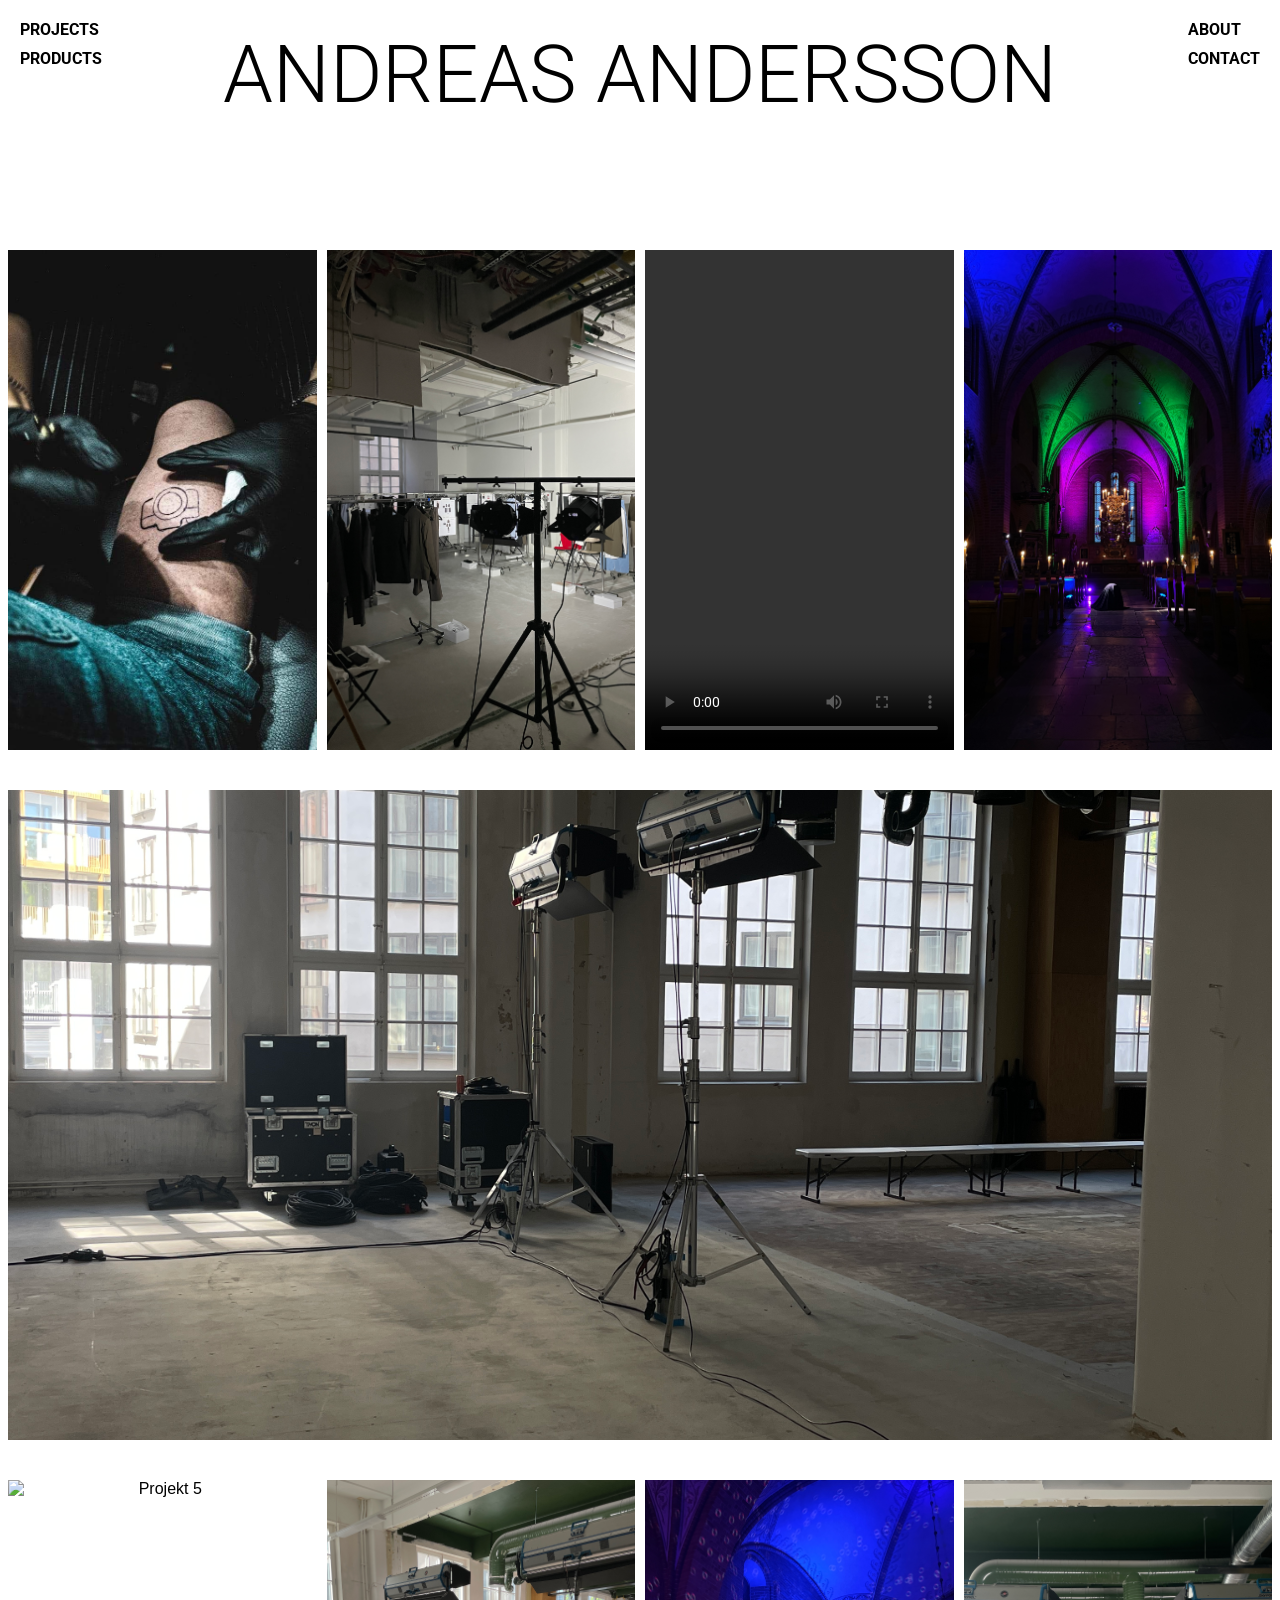
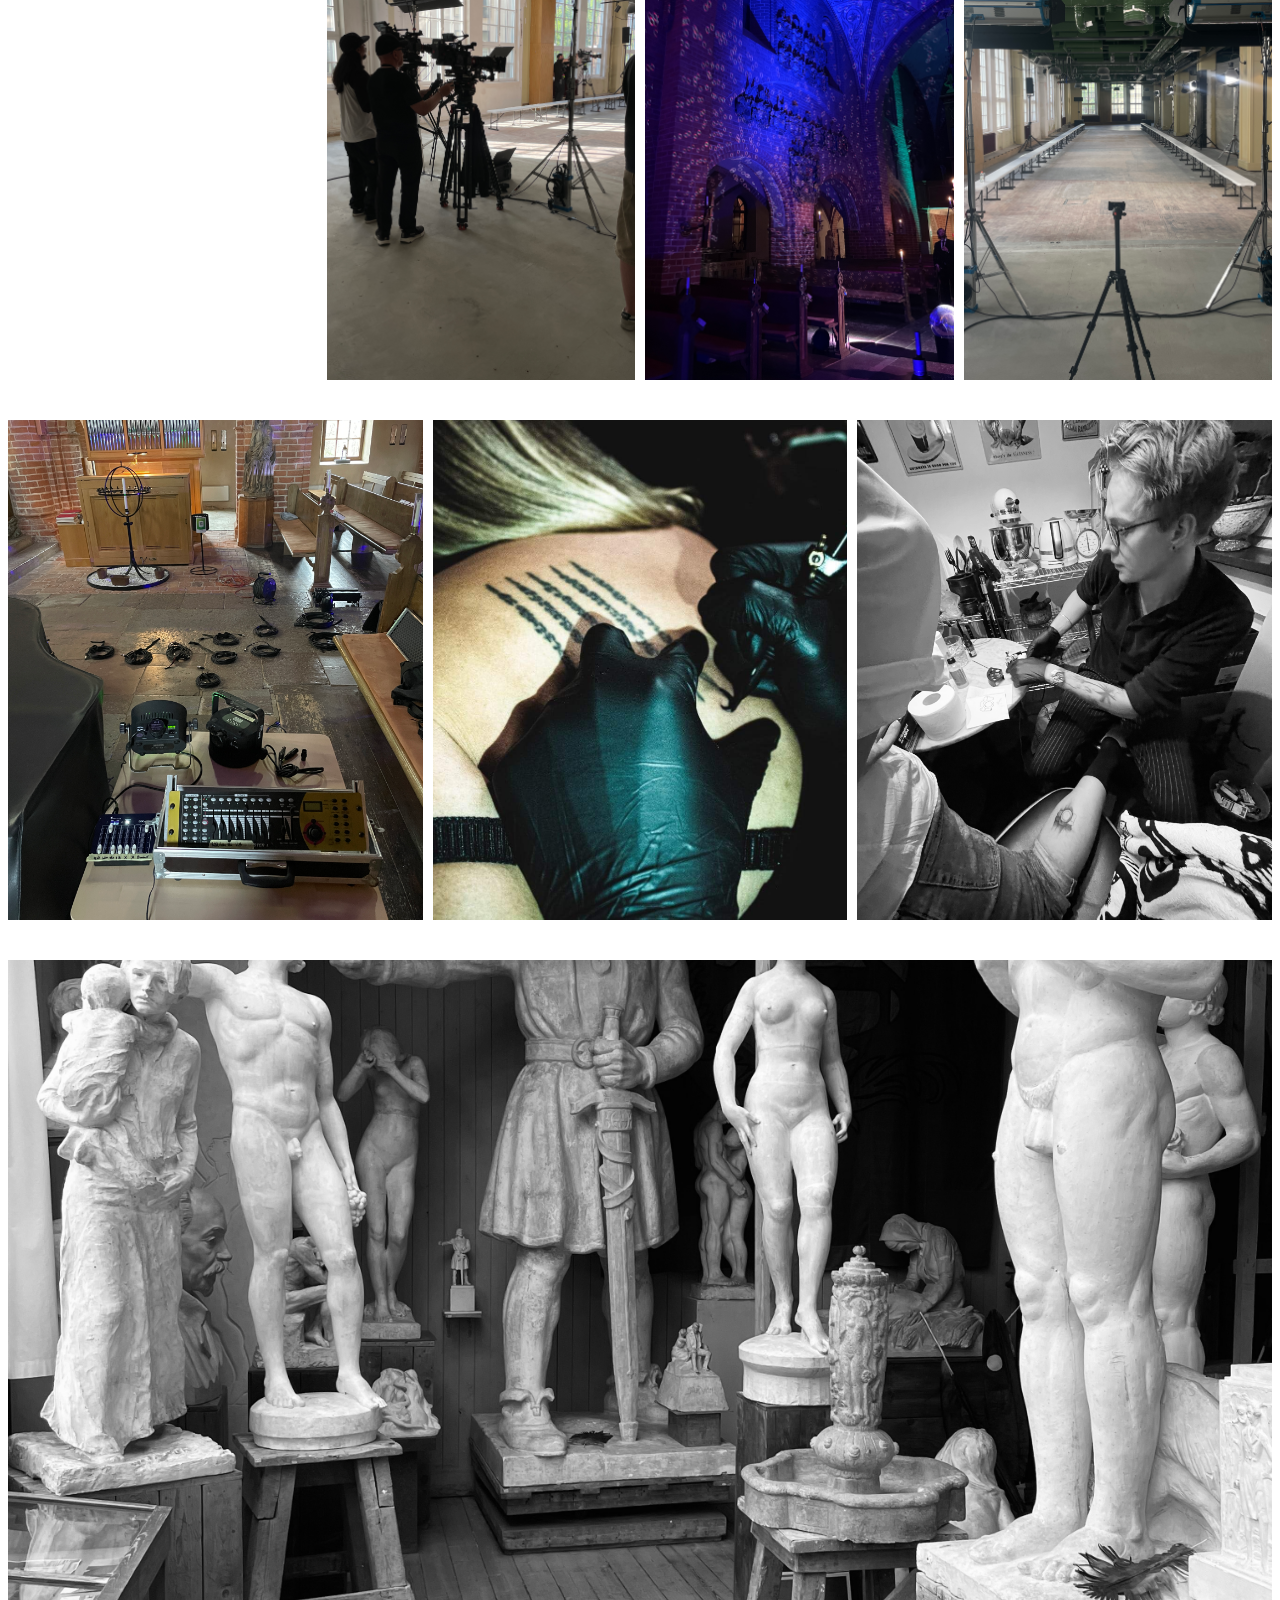
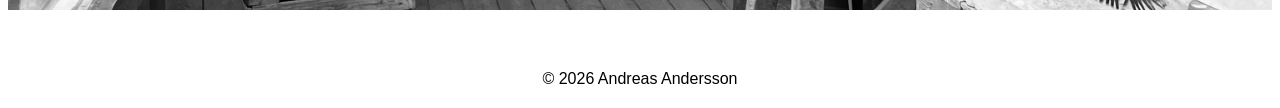
==== commit 47a9262d: "ändring av navbar och lagt till products" ====
--- a/index.html
+++ b/index.html
@@ -5,13 +5,13 @@
     <meta name="viewport" content="width=device-width, initial-scale=1.0">
     <title>Mitt Projekt</title>
     <link rel="stylesheet" href="style.css">
-    <link href="https://fonts.googleapis.com/css2?family=Roboto:wght@100;300;400&display=swap" rel="stylesheet">
+    <link href="https://fonts.googleapis.com/css2?family=Roboto:wght@300&display=swap" rel="stylesheet">
 </head>
 <body class="home">
 <header>
     <div class="nav-left">
         <a href="projects.html">PROJECTS</a>
-        <a href="about.html">ABOUT</a>
+        <a href="products.html">PRODUCTS</a>
     </div>
 
     <h1 class="logo">
@@ -19,8 +19,8 @@
     </h1>
 
     <div class="nav-right">
+        <a href="about.html">ABOUT</a>
         <a href="contact.html">CONTACT</a>
-        <a href="#">INSTAGRAM</a>
     </div>
 </header>
 
--- a/style.css
+++ b/style.css
@@ -267,4 +267,27 @@
     max-width: 500px; /* kontrollerar storleken */
     height: auto;
     display: block;
+}
+
+/* --- COMING SOON PAGE --- */
+.coming-soon {
+    display: flex;
+    flex-direction: column;
+    justify-content: center;
+    align-items: center;
+    height: 60vh;
+    text-align: center;
+}
+
+.coming-text {
+    font-size: 2rem;
+    font-weight: 600;
+    margin-top: 20px;
+}
+
+.coming-subtext {
+    margin-top: 10px;
+    font-size: 1rem;
+    color: #555;
+    max-width: 400px;
 }
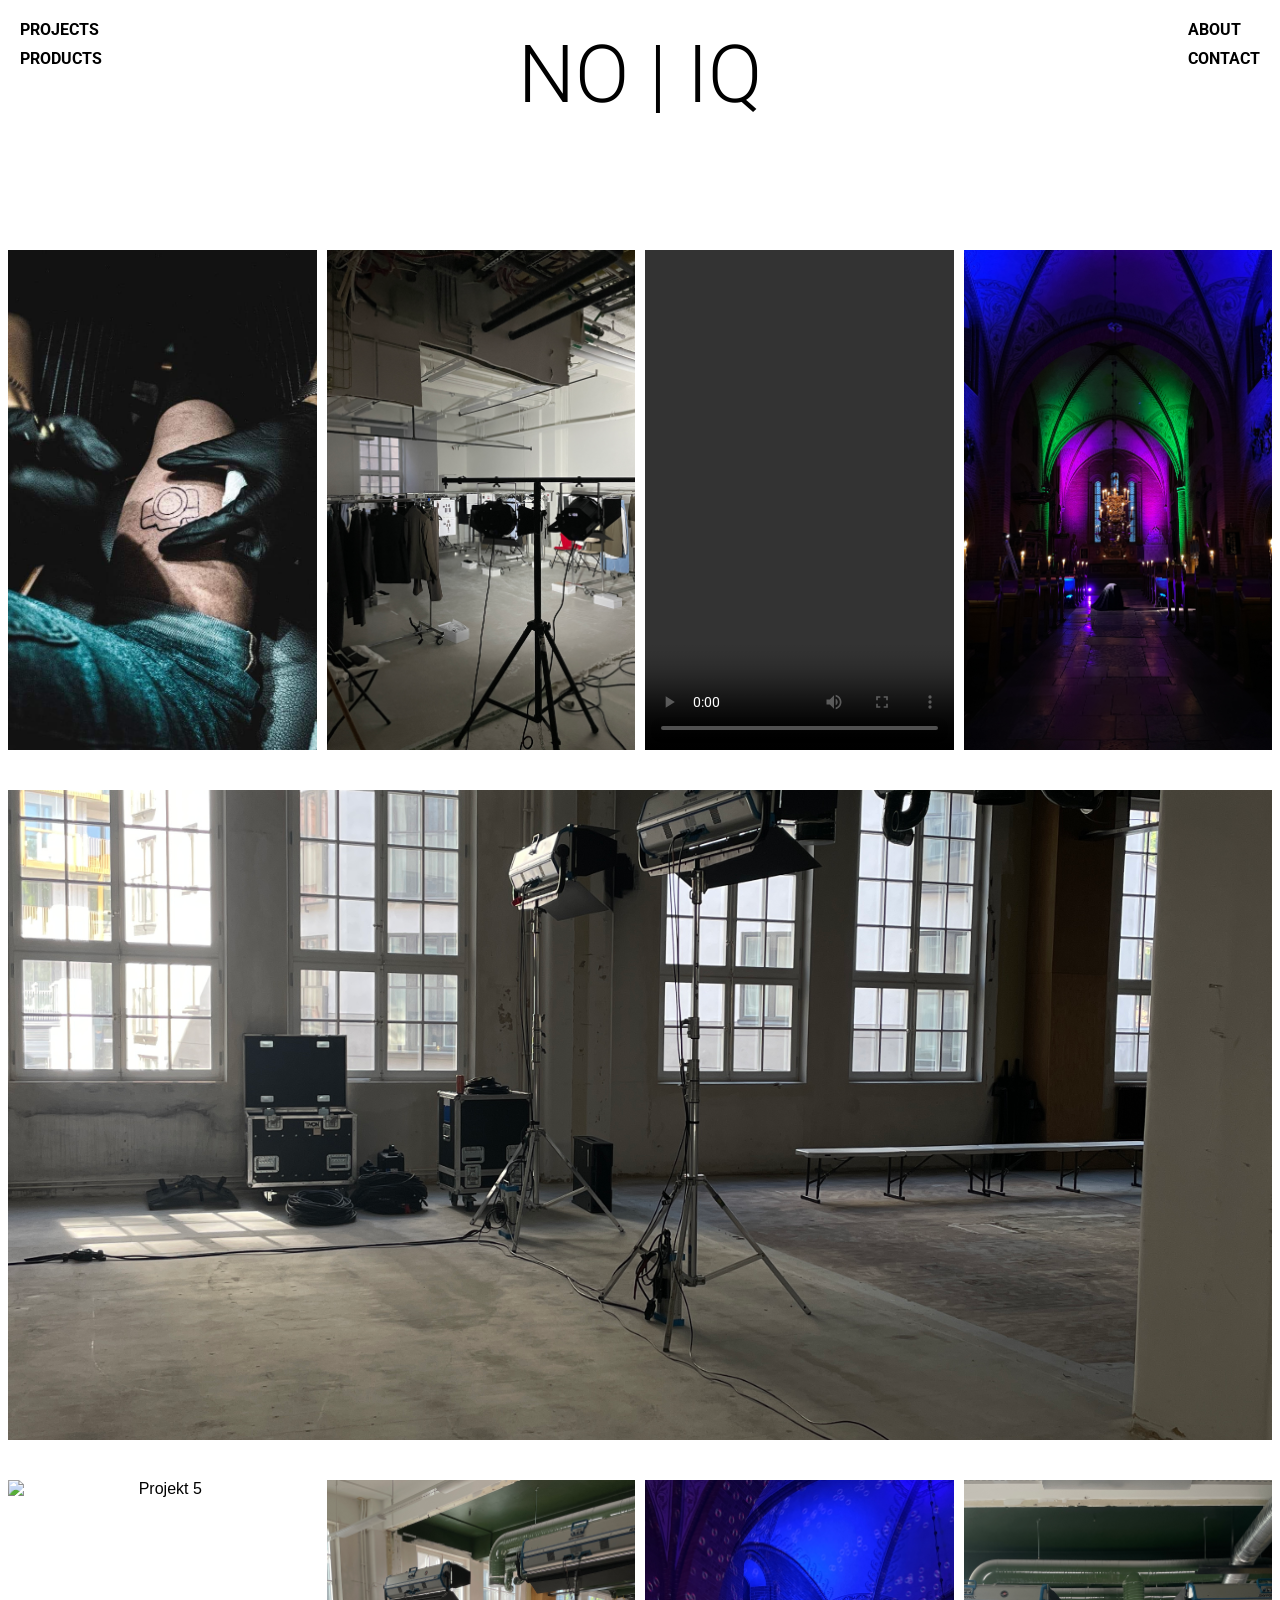
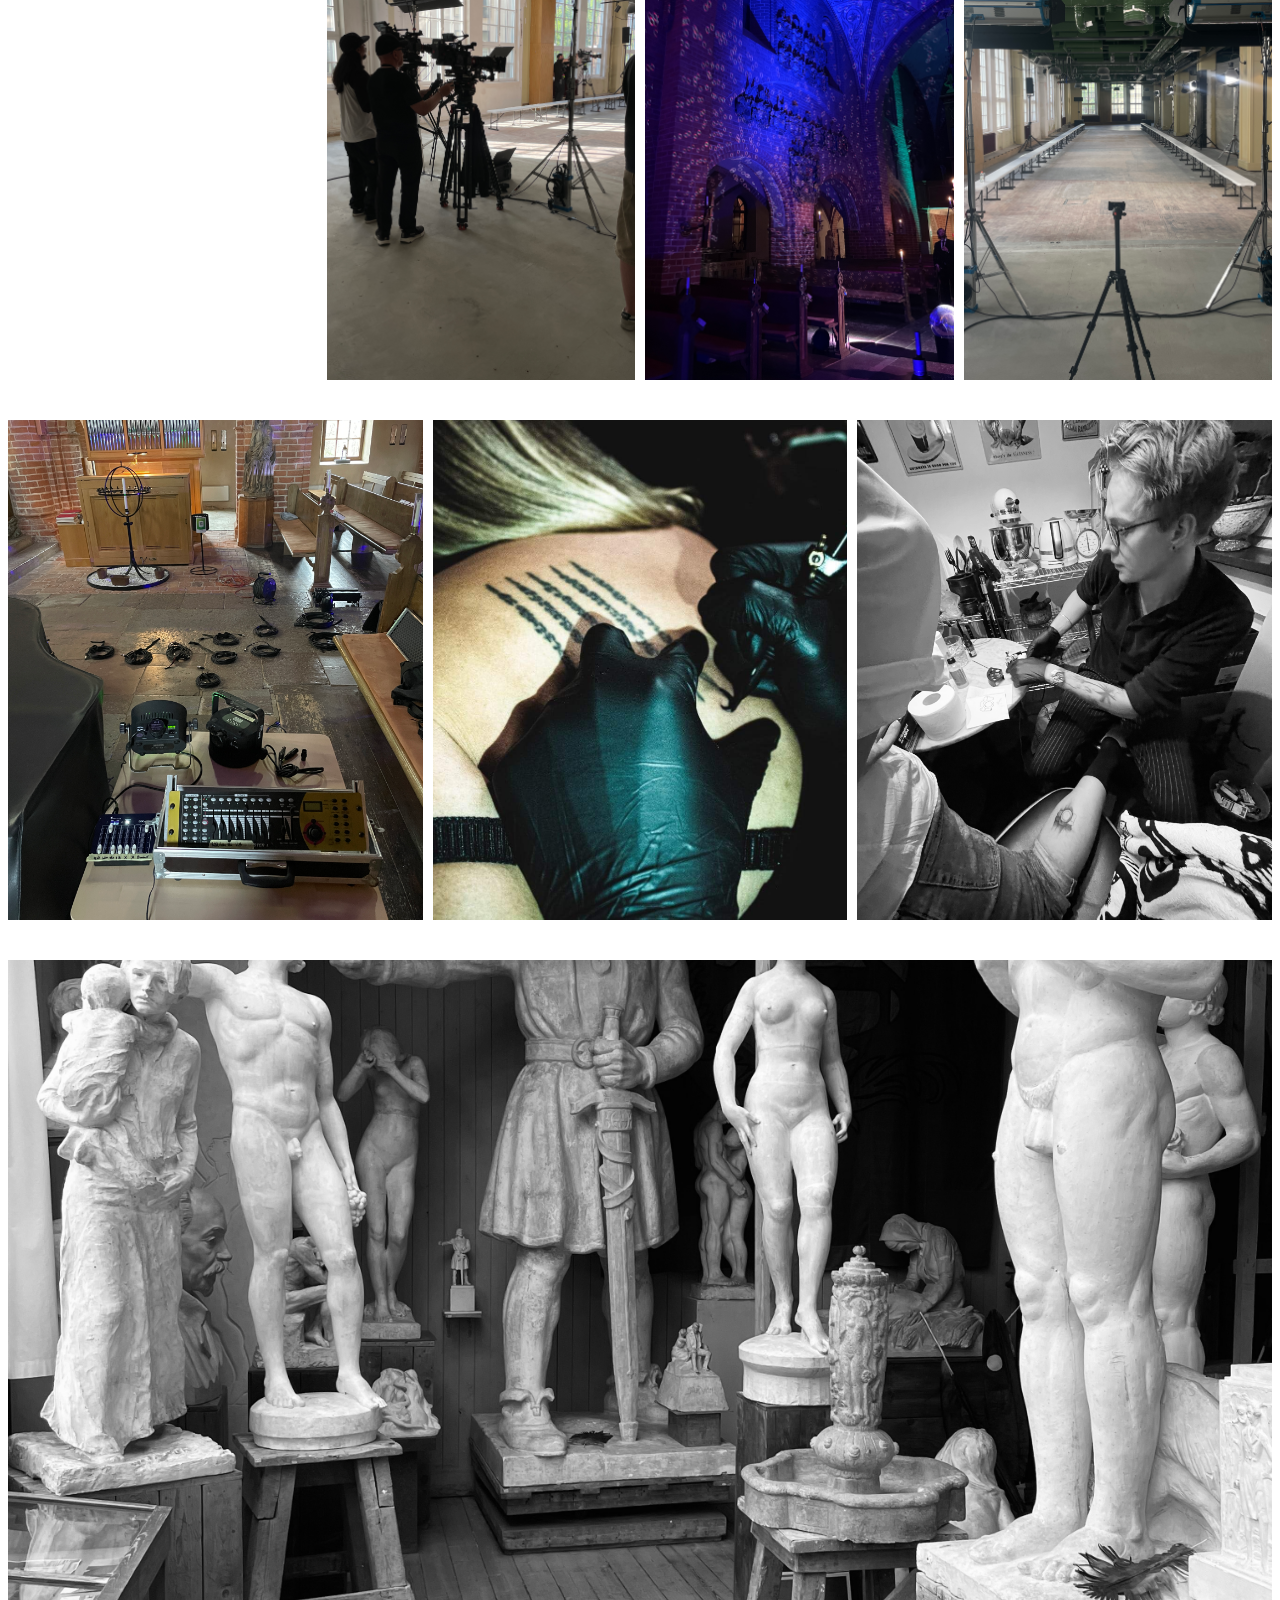
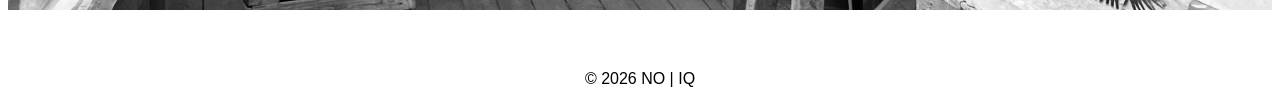
==== commit b4dbbdd0: "nytt namn NO | IQ" ====
--- a/index.html
+++ b/index.html
@@ -15,7 +15,7 @@
     </div>
 
     <h1 class="logo">
-        <a href="index.html">ANDREAS ANDERSSON</a>
+        <a href="index.html">NO | IQ</a>
     </h1>
 
     <div class="nav-right">
@@ -63,7 +63,7 @@
     </section>
 
     <footer>
-        <p>&copy; 2026 Andreas Andersson</p>
+        <p>&copy; 2026 NO | IQ</p>
     </footer>
 </body>
 </html>
